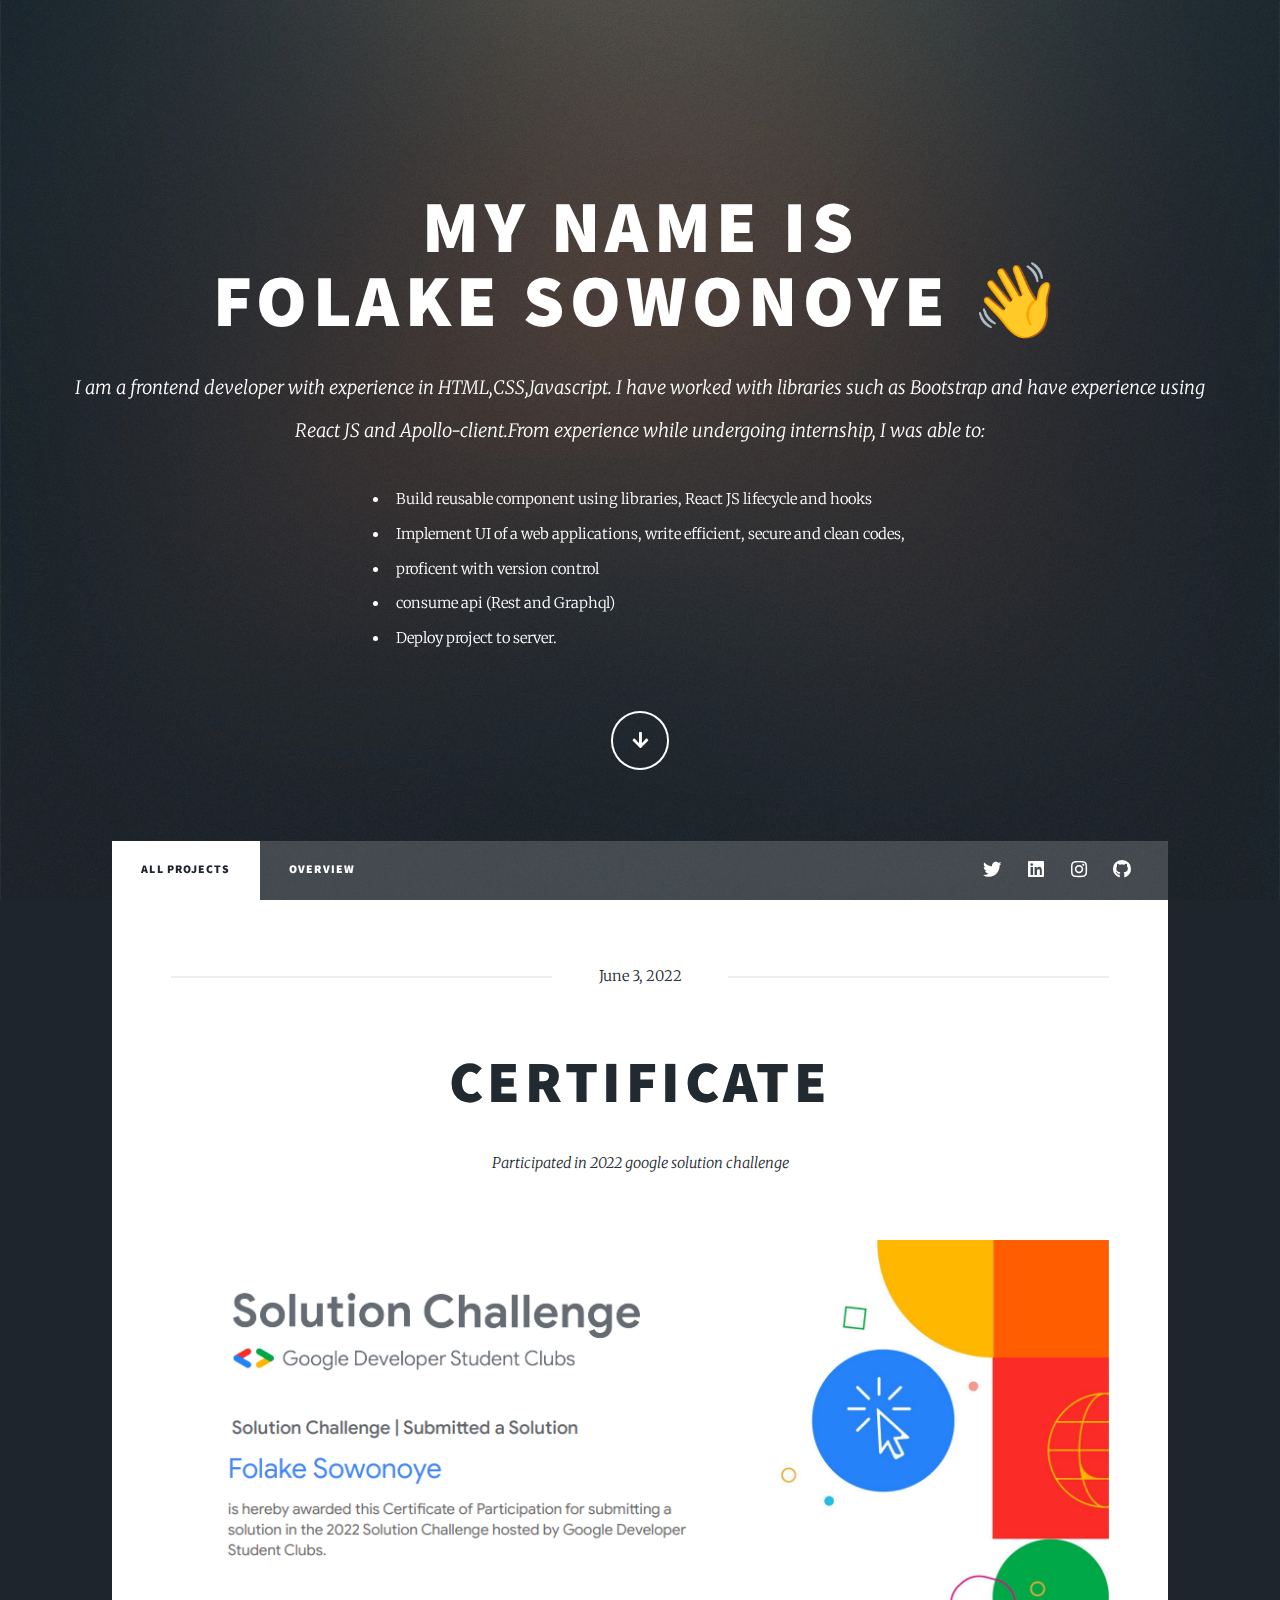
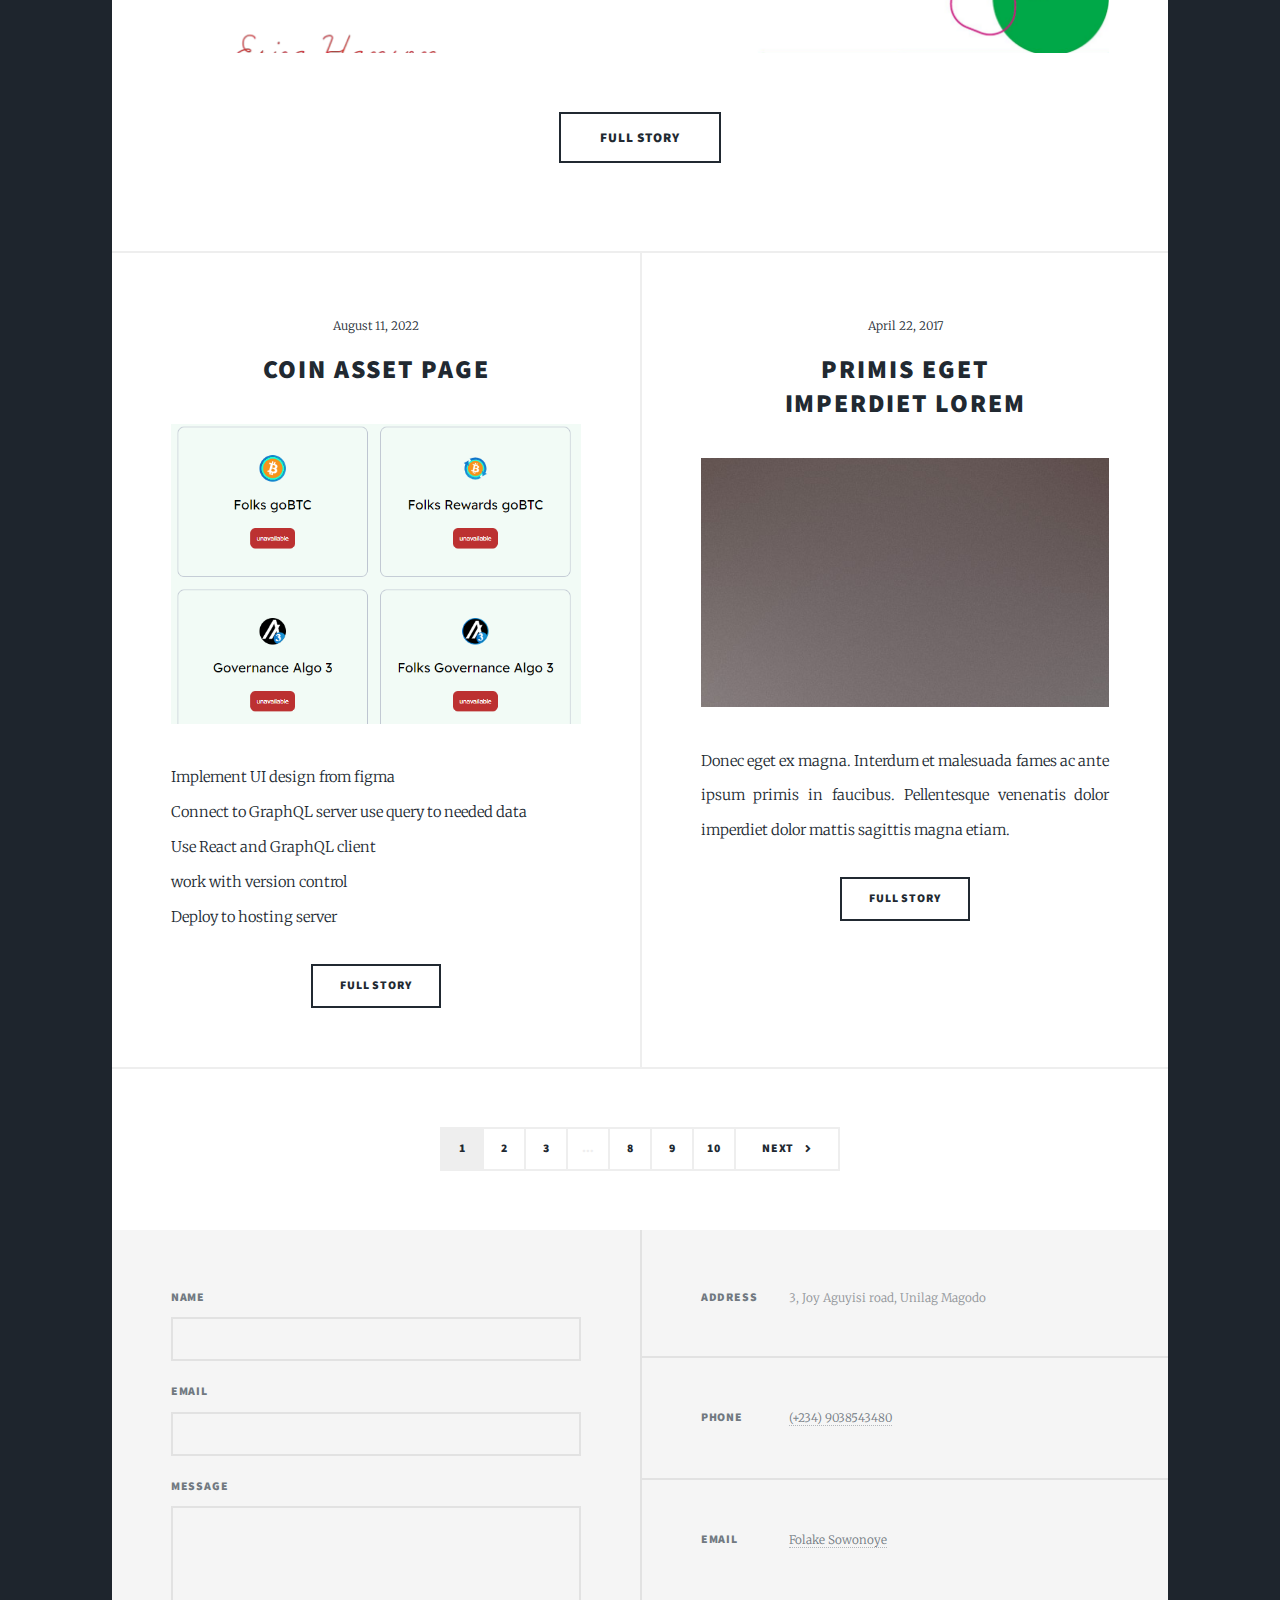
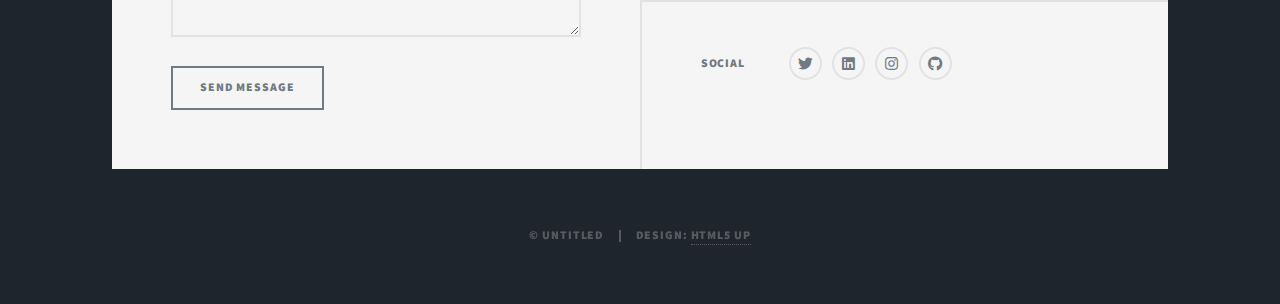
==== index.html @ 275584cb "feat(ui): Projects" ====
<!DOCTYPE HTML>
<!--
	Massively by HTML5 UP
	html5up.net | @ajlkn
	Free for personal and commercial use under the CCA 3.0 license (html5up.net/license)
-->
<html>
	<head>
		<title>Massively by HTML5 UP</title>
		<meta charset="utf-8" />
		<meta name="viewport" content="width=device-width, initial-scale=1, user-scalable=no" />
		<link rel="stylesheet" href="assets/css/main.css" />
		<noscript><link rel="stylesheet" href="assets/css/noscript.css" /></noscript>
	</head>
	<body class="is-preload">

		<!-- Wrapper -->
			<div id="wrapper" class="fade-in">

				<!-- Intro -->
					<div id="intro">
						<h1> My name is <br/>
						Folake Sowonoye 👋</h1>
						<p>I am a frontend developer with experience in HTML,CSS,Javascript. I have worked with libraries such as Bootstrap and have experience  using React JS and Apollo-client.From experience while undergoing internship, I was able to:
							<ul id="description">
								<li>Build reusable component using libraries, React JS lifecycle and hooks </li>
								<li>Implement UI of a web applications, write efficient, secure and clean codes, </li>
								<li>proficent with version control</li>	  
								<li>consume api (Rest and Graphql)</li>
								<li>Deploy project to server.</li>
							</ul>
						</p>
						<ul class="actions">
							<li><a href="#header" class="button icon solid solo fa-arrow-down scrolly">Continue</a></li>
						</ul>
					</div>

				<!-- Header -->
					<header id="header">
						<a href="index.html" class="logo">Projects</a>
					</header>

				<!-- Nav -->
					<nav id="nav">
						<ul class="links">
							<li class="active"><a href="index.html">All Projects</a></li>
							<li><a href="generic.html">Overview</a></li>
						</ul>
						<ul class="icons">
							<li><a href="https://twitter.com/SowonoyeO" class="icon brands fa-twitter"><span class="label">Twitter</span></a></li>
							<li><a href="https://www.linkedin.com/in/folake-sowonoye-06857719a/" class="icon brands fa-linkedin"><span class="label">Linkedin</span></a></li>
							<li><a href="https://www.instagram.com/julian__aaa/" class="icon brands fa-instagram"><span class="label">Instagram</span></a></li>
							<li><a href="https://github.com/Love-Becca" class="icon brands fa-github"><span class="label">GitHub</span></a></li>
						</ul>
					</nav>

				<!-- Main -->
					<div id="main">

						<!-- Featured Post -->
							<article class="post featured">
								<header class="major">
									<span class="date">June 3, 2022</span>
									<h2>Certificate</h2>
									<p>Participated in 2022 google solution challenge</p>
								</header>
								<a href="assets/certificate.pdf" class="image main"><img src="assets/image.png" alt="certificate" /></a>
								<ul class="actions special">
									<li><a href="#" class="button large">Full Story</a></li>
								</ul>
							</article>

						<!-- Posts -->
							<section class="posts">
								<article>
									<header>
										<span class="date">August 11, 2022</span>
										<h2>Coin Asset Page</h2>
									</header>
									<a href="https://asalytic.netlify.app/" class="image fit"><img src="assets/preview.png" alt="" /></a>
									<p>Implement UI design from figma<br/>Connect to GraphQL server use query to needed data<br/>Use React and GraphQL client<br/> work with version control<br/>Deploy to hosting server</p>
									<ul class="actions special">
										<li><a href="#" class="button">Full Story</a></li>
									</ul>
								</article>
								<article>
									<header>
										<span class="date">April 22, 2017</span>
										<h2><a href="#">Primis eget<br />
										imperdiet lorem</a></h2>
									</header>
									<a href="#" class="image fit"><img src="images/pic03.jpg" alt="" /></a>
									<p>Donec eget ex magna. Interdum et malesuada fames ac ante ipsum primis in faucibus. Pellentesque venenatis dolor imperdiet dolor mattis sagittis magna etiam.</p>
									<ul class="actions special">
										<li><a href="#" class="button">Full Story</a></li>
									</ul>
								</article>
								<!-- <article>
									<header>
										<span class="date">April 18, 2017</span>
										<h2><a href="#">Ante mattis<br />
										interdum dolor</a></h2>
									</header>
									<a href="#" class="image fit"><img src="images/pic04.jpg" alt="" /></a>
									<p>Donec eget ex magna. Interdum et malesuada fames ac ante ipsum primis in faucibus. Pellentesque venenatis dolor imperdiet dolor mattis sagittis magna etiam.</p>
									<ul class="actions special">
										<li><a href="#" class="button">Full Story</a></li>
									</ul>
								</article>
								<article>
									<header>
										<span class="date">April 14, 2017</span>
										<h2><a href="#">Tempus sed<br />
										nulla imperdiet</a></h2>
									</header>
									<a href="#" class="image fit"><img src="images/pic05.jpg" alt="" /></a>
									<p>Donec eget ex magna. Interdum et malesuada fames ac ante ipsum primis in faucibus. Pellentesque venenatis dolor imperdiet dolor mattis sagittis magna etiam.</p>
									<ul class="actions special">
										<li><a href="#" class="button">Full Story</a></li>
									</ul>
								</article>
								<article>
									<header>
										<span class="date">April 11, 2017</span>
										<h2><a href="#">Odio magna<br />
										sed consectetur</a></h2>
									</header>
									<a href="#" class="image fit"><img src="images/pic06.jpg" alt="" /></a>
									<p>Donec eget ex magna. Interdum et malesuada fames ac ante ipsum primis in faucibus. Pellentesque venenatis dolor imperdiet dolor mattis sagittis magna etiam.</p>
									<ul class="actions special">
										<li><a href="#" class="button">Full Story</a></li>
									</ul>
								</article>
								<article>
									<header>
										<span class="date">April 7, 2017</span>
										<h2><a href="#">Augue lorem<br />
										primis vestibulum</a></h2>
									</header>
									<a href="#" class="image fit"><img src="images/pic07.jpg" alt="" /></a>
									<p>Donec eget ex magna. Interdum et malesuada fames ac ante ipsum primis in faucibus. Pellentesque venenatis dolor imperdiet dolor mattis sagittis magna etiam.</p>
									<ul class="actions special">
										<li><a href="#" class="button">Full Story</a></li>
									</ul>
								</article> -->
							</section>

						<!-- Footer -->
							<footer>
								<div class="pagination">
									<!--<a href="#" class="previous">Prev</a>-->
									<a href="#" class="page active">1</a>
									<a href="#" class="page">2</a>
									<a href="#" class="page">3</a>
									<span class="extra">&hellip;</span>
									<a href="#" class="page">8</a>
									<a href="#" class="page">9</a>
									<a href="#" class="page">10</a>
									<a href="#" class="next">Next</a>
								</div>
							</footer>

					</div>

				<!-- Footer -->
					<footer id="footer">
						<section>
							<form method="post" action="mailto:follycube2020@gmail.com">
								<div class="fields">
									<div class="field">
										<label for="name">Name</label>
										<input type="text" name="name" id="name" />
									</div>
									<div class="field">
										<label for="email">Email</label>
										<input type="text" name="email" id="email" />
									</div>
									<div class="field">
										<label for="message">Message</label>
										<textarea name="message" id="message" rows="3"></textarea>
									</div>
								</div>
								<ul class="actions">
									<li><input type="submit" value="Send Message" /></li>
								</ul>
							</form>
						</section>
						<section class="split contact">
							<section class="alt">
								<h3>Address</h3>
								<p>3, Joy Aguyisi road, Unilag Magodo</p>
							</section>
							<section>
								<h3>Phone</h3>
								<p><a href=" tel:+2349038543480">(+234) 9038543480</a></p>
							</section>
							<section>
								<h3>Email</h3>
								<p><a href="mailto:follycube2020@gmail.com">Folake Sowonoye</a></p>
							</section>
							<section>
								<h3>Social</h3>
								<ul class="icons alt">
									<li><a href="https://twitter.com/SowonoyeO" class="icon brands fa-twitter"><span class="label">Twitter</span></a></li>
									<li><a href="https://www.linkedin.com/in/folake-sowonoye-06857719a/" class="icon brands fa-linkedin"><span class="label">Linkedin</span></a></li>
									<li><a href="https://www.instagram.com/julian__aaa/" class="icon brands fa-instagram"><span class="label">Instagram</span></a></li>
									<li><a href="https://github.com/Love-Becca" class="icon brands fa-github"><span class="label">GitHub</span></a></li>
								</ul>
							</section>
						</section>
					</footer>

				<!-- Copyright -->
					<div id="copyright">
						<ul><li>&copy; Untitled</li><li>Design: <a href="https://html5up.net">HTML5 UP</a></li></ul>
					</div>

			</div>

		<!-- Scripts -->
			<script src="assets/js/jquery.min.js"></script>
			<script src="assets/js/jquery.scrollex.min.js"></script>
			<script src="assets/js/jquery.scrolly.min.js"></script>
			<script src="assets/js/browser.min.js"></script>
			<script src="assets/js/breakpoints.min.js"></script>
			<script src="assets/js/util.js"></script>
			<script src="assets/js/main.js"></script>

	</body>
</html>
---- assets/css/main.css ----
@import url(fontawesome-all.min.css);
@import url("https://fonts.googleapis.com/css?family=Merriweather:300,700,300italic,700italic|Source+Sans+Pro:900");

/*
	Massively by HTML5 UP
	html5up.net | @ajlkn
	Free for personal and commercial use under the CCA 3.0 license (html5up.net/license)
*/

html, body, div, span, applet, object,
iframe, h1, h2, h3, h4, h5, h6, p, blockquote,
pre, a, abbr, acronym, address, big, cite,
code, del, dfn, em, img, ins, kbd, q, s, samp,
small, strike, strong, sub, sup, tt, var, b,
u, i, center, dl, dt, dd, ol, ul, li, fieldset,
form, label, legend, table, caption, tbody,
tfoot, thead, tr, th, td, article, aside,
canvas, details, embed, figure, figcaption,
footer, header, hgroup, menu, nav, output, ruby,
section, summary, time, mark, audio, video {
	margin: 0;
	padding: 0;
	border: 0;
	font-size: 100%;
	font: inherit;
	vertical-align: baseline;}

article, aside, details, figcaption, figure,
footer, header, hgroup, menu, nav, section {
	display: block;}

body {
	line-height: 1;
}

ol, ul {
	list-style: none;
}

#description{
	text-align: start;
}
blockquote, q {
	quotes: none;
}

	blockquote:before, blockquote:after, q:before, q:after {
		content: '';
		content: none;
	}

table {
	border-collapse: collapse;
	border-spacing: 0;
}

body {
	-webkit-text-size-adjust: none;
}

mark {
	background-color: transparent;
	color: inherit;
}

input::-moz-focus-inner {
	border: 0;
	padding: 0;
}

input, select, textarea {
	-moz-appearance: none;
	-webkit-appearance: none;
	-ms-appearance: none;
	appearance: none;
}

/* Basic */

	@-ms-viewport {
		width: device-width;
	}

	body {
		-ms-overflow-style: scrollbar;
	}

	@media screen and (max-width: 480px) {

		html, body {
			min-width: 320px;
		}

	}

	html {
		box-sizing: border-box;
	}

	*, *:before, *:after {
		box-sizing: inherit;
	}

	body {
		background-color: #1e252d;
	}

		body.is-preload *, body.is-preload *:before, body.is-preload *:after {
			-moz-animation: none !important;
			-webkit-animation: none !important;
			-ms-animation: none !important;
			animation: none !important;
			-moz-transition: none !important;
			-webkit-transition: none !important;
			-ms-transition: none !important;
			transition: none !important;
		}

/* Type */

	html {
		font-size: 16pt;
	}

		@media screen and (max-width: 1680px) {

			html {
				font-size: 12pt;
			}

		}

		@media screen and (max-width: 1280px) {

			html {
				font-size: 11pt;
			}

		}

		@media screen and (max-width: 360px) {

			html {
				font-size: 10pt;
			}

		}

	body {
		color: #212931;
	}

	body, input, select, textarea {
		font-family: "Merriweather", Georgia, serif;
		font-weight: 300;
		font-size: 1rem;
		line-height: 2.375;
	}

	a {
		-moz-transition: color 0.2s ease-in-out, background-color 0.2s ease-in-out, border-color 0.2s ease-in-out, box-shadow 0.2s ease-in-out;
		-webkit-transition: color 0.2s ease-in-out, background-color 0.2s ease-in-out, border-color 0.2s ease-in-out, box-shadow 0.2s ease-in-out;
		-ms-transition: color 0.2s ease-in-out, background-color 0.2s ease-in-out, border-color 0.2s ease-in-out, box-shadow 0.2s ease-in-out;
		transition: color 0.2s ease-in-out, background-color 0.2s ease-in-out, border-color 0.2s ease-in-out, box-shadow 0.2s ease-in-out;
		border-bottom: dotted 1px;
		text-decoration: none;
	}

		a:hover {
			border-bottom-color: transparent;
		}

	strong, b {
		font-weight: 600;
	}

	em, i {
		font-style: italic;
	}

	p {
		text-align: justify;
		margin: 0 0 2rem 0;
	}

	h1, h2, h3, h4, h5, h6 {
		font-family: "Source Sans Pro", Helvetica, sans-serif;
		font-weight: 900;
		line-height: 1.5;
		letter-spacing: 0.075em;
		text-transform: uppercase;
		margin: 0 0 1rem 0;
	}

		h1 a, h2 a, h3 a, h4 a, h5 a, h6 a {
			border-bottom: 0;
			color: inherit;
			text-decoration: none;
		}

	h1 {
		font-size: 4rem;
		line-height: 1.1;
		margin: 0 0 2rem 0;
	}

	h2 {
		font-size: 1.75rem;
		line-height: 1.3;
		margin: 0 0 1.5rem 0;
	}

	h3 {
		font-size: 1.25rem;
		margin: 0 0 1.5rem 0;
	}

	h4 {
		font-size: 1rem;
	}

	h5 {
		font-size: 0.9rem;
	}

	h6 {
		font-size: 0.8rem;
	}

	sub {
		font-size: 0.8rem;
		position: relative;
		top: 0.5rem;
	}

	sup {
		font-size: 0.8rem;
		position: relative;
		top: -0.5rem;
	}

	blockquote {
		border-left: solid 4px;
		font-style: italic;
		margin: 0 0 2rem 0;
		padding: 0.5rem 0 0.5rem 2rem;
	}

	code {
		border: solid 2px;
		font-family: "Courier New", monospace;
		font-size: 0.9rem;
		margin: 0 0.25rem;
		padding: 0.25rem 0.65rem;
	}

	pre {
		-webkit-overflow-scrolling: touch;
		font-family: "Courier New", monospace;
		font-size: 0.9rem;
		margin: 0 0 2rem 0;
	}

		pre code {
			display: block;
			line-height: 1.75;
			padding: 1rem 1.5rem;
			overflow-x: auto;
		}

	hr {
		border: 0;
		border-bottom: solid 2px;
		margin: 3rem 0;
	}

		hr.major {
			margin: 5rem 0;
		}

	.align-left {
		text-align: left;
	}

	.align-center {
		text-align: center;
	}

	.align-right {
		text-align: right;
	}

	input, select, textarea {
		color: #212931;
	}

	a {
		color: #212931;
		border-bottom-color: rgba(33, 41, 49, 0.5);
	}

		a:hover {
			border-bottom-color: transparent;
			color: #18bfef !important;
		}

	strong, b {
		color: #212931;
	}

	h1, h2, h3, h4, h5, h6 {
		color: #212931;
	}

	blockquote {
		border-left-color: #eeeeee;
	}

	code {
		background: rgba(220, 220, 220, 0.25);
		border-color: #eeeeee;
	}

	hr {
		border-bottom-color: #eeeeee;
	}

/* Row */

	.row {
		display: flex;
		flex-wrap: wrap;
		box-sizing: border-box;
		align-items: stretch;
	}

		.row > * {
			box-sizing: border-box;
		}

		.row.gtr-uniform > * > :last-child {
			margin-bottom: 0;
		}

		.row.aln-left {
			justify-content: flex-start;
		}

		.row.aln-center {
			justify-content: center;
		}

		.row.aln-right {
			justify-content: flex-end;
		}

		.row.aln-top {
			align-items: flex-start;
		}

		.row.aln-middle {
			align-items: center;
		}

		.row.aln-bottom {
			align-items: flex-end;
		}

		.row > .imp {
			order: -1;
		}

		.row > .col-1 {
			width: 8.33333%;
		}

		.row > .off-1 {
			margin-left: 8.33333%;
		}

		.row > .col-2 {
			width: 16.66667%;
		}

		.row > .off-2 {
			margin-left: 16.66667%;
		}

		.row > .col-3 {
			width: 25%;
		}

		.row > .off-3 {
			margin-left: 25%;
		}

		.row > .col-4 {
			width: 33.33333%;
		}

		.row > .off-4 {
			margin-left: 33.33333%;
		}

		.row > .col-5 {
			width: 41.66667%;
		}

		.row > .off-5 {
			margin-left: 41.66667%;
		}

		.row > .col-6 {
			width: 50%;
		}

		.row > .off-6 {
			margin-left: 50%;
		}

		.row > .col-7 {
			width: 58.33333%;
		}

		.row > .off-7 {
			margin-left: 58.33333%;
		}

		.row > .col-8 {
			width: 66.66667%;
		}

		.row > .off-8 {
			margin-left: 66.66667%;
		}

		.row > .col-9 {
			width: 75%;
		}

		.row > .off-9 {
			margin-left: 75%;
		}

		.row > .col-10 {
			width: 83.33333%;
		}

		.row > .off-10 {
			margin-left: 83.33333%;
		}

		.row > .col-11 {
			width: 91.66667%;
		}

		.row > .off-11 {
			margin-left: 91.66667%;
		}

		.row > .col-12 {
			width: 100%;
		}

		.row > .off-12 {
			margin-left: 100%;
		}

		.row.gtr-0 {
			margin-top: 0;
			margin-left: 0rem;
		}

			.row.gtr-0 > * {
				padding: 0 0 0 0rem;
			}

			.row.gtr-0.gtr-uniform {
				margin-top: 0rem;
			}

				.row.gtr-0.gtr-uniform > * {
					padding-top: 0rem;
				}

		.row.gtr-25 {
			margin-top: 0;
			margin-left: -0.375rem;
		}

			.row.gtr-25 > * {
				padding: 0 0 0 0.375rem;
			}

			.row.gtr-25.gtr-uniform {
				margin-top: -0.375rem;
			}

				.row.gtr-25.gtr-uniform > * {
					padding-top: 0.375rem;
				}

		.row.gtr-50 {
			margin-top: 0;
			margin-left: -0.75rem;
		}

			.row.gtr-50 > * {
				padding: 0 0 0 0.75rem;
			}

			.row.gtr-50.gtr-uniform {
				margin-top: -0.75rem;
			}

				.row.gtr-50.gtr-uniform > * {
					padding-top: 0.75rem;
				}

		.row {
			margin-top: 0;
			margin-left: -1.5rem;
		}

			.row > * {
				padding: 0 0 0 1.5rem;
			}

			.row.gtr-uniform {
				margin-top: -1.5rem;
			}

				.row.gtr-uniform > * {
					padding-top: 1.5rem;
				}

		.row.gtr-150 {
			margin-top: 0;
			margin-left: -2.25rem;
		}

			.row.gtr-150 > * {
				padding: 0 0 0 2.25rem;
			}

			.row.gtr-150.gtr-uniform {
				margin-top: -2.25rem;
			}

				.row.gtr-150.gtr-uniform > * {
					padding-top: 2.25rem;
				}

		.row.gtr-200 {
			margin-top: 0;
			margin-left: -3rem;
		}

			.row.gtr-200 > * {
				padding: 0 0 0 3rem;
			}

			.row.gtr-200.gtr-uniform {
				margin-top: -3rem;
			}

				.row.gtr-200.gtr-uniform > * {
					padding-top: 3rem;
				}

		@media screen and (max-width: 1680px) {

			.row {
				display: flex;
				flex-wrap: wrap;
				box-sizing: border-box;
				align-items: stretch;
			}

				.row > * {
					box-sizing: border-box;
				}

				.row.gtr-uniform > * > :last-child {
					margin-bottom: 0;
				}

				.row.aln-left {
					justify-content: flex-start;
				}

				.row.aln-center {
					justify-content: center;
				}

				.row.aln-right {
					justify-content: flex-end;
				}

				.row.aln-top {
					align-items: flex-start;
				}

				.row.aln-middle {
					align-items: center;
				}

				.row.aln-bottom {
					align-items: flex-end;
				}

				.row > .imp-xlarge {
					order: -1;
				}

				.row > .col-1-xlarge {
					width: 8.33333%;
				}

				.row > .off-1-xlarge {
					margin-left: 8.33333%;
				}

				.row > .col-2-xlarge {
					width: 16.66667%;
				}

				.row > .off-2-xlarge {
					margin-left: 16.66667%;
				}

				.row > .col-3-xlarge {
					width: 25%;
				}

				.row > .off-3-xlarge {
					margin-left: 25%;
				}

				.row > .col-4-xlarge {
					width: 33.33333%;
				}

				.row > .off-4-xlarge {
					margin-left: 33.33333%;
				}

				.row > .col-5-xlarge {
					width: 41.66667%;
				}

				.row > .off-5-xlarge {
					margin-left: 41.66667%;
				}

				.row > .col-6-xlarge {
					width: 50%;
				}

				.row > .off-6-xlarge {
					margin-left: 50%;
				}

				.row > .col-7-xlarge {
					width: 58.33333%;
				}

				.row > .off-7-xlarge {
					margin-left: 58.33333%;
				}

				.row > .col-8-xlarge {
					width: 66.66667%;
				}

				.row > .off-8-xlarge {
					margin-left: 66.66667%;
				}

				.row > .col-9-xlarge {
					width: 75%;
				}

				.row > .off-9-xlarge {
					margin-left: 75%;
				}

				.row > .col-10-xlarge {
					width: 83.33333%;
				}

				.row > .off-10-xlarge {
					margin-left: 83.33333%;
				}

				.row > .col-11-xlarge {
					width: 91.66667%;
				}

				.row > .off-11-xlarge {
					margin-left: 91.66667%;
				}

				.row > .col-12-xlarge {
					width: 100%;
				}

				.row > .off-12-xlarge {
					margin-left: 100%;
				}

				.row.gtr-0 {
					margin-top: 0;
					margin-left: 0rem;
				}

					.row.gtr-0 > * {
						padding: 0 0 0 0rem;
					}

					.row.gtr-0.gtr-uniform {
						margin-top: 0rem;
					}

						.row.gtr-0.gtr-uniform > * {
							padding-top: 0rem;
						}

				.row.gtr-25 {
					margin-top: 0;
					margin-left: -0.375rem;
				}

					.row.gtr-25 > * {
						padding: 0 0 0 0.375rem;
					}

					.row.gtr-25.gtr-uniform {
						margin-top: -0.375rem;
					}

						.row.gtr-25.gtr-uniform > * {
							padding-top: 0.375rem;
						}

				.row.gtr-50 {
					margin-top: 0;
					margin-left: -0.75rem;
				}

					.row.gtr-50 > * {
						padding: 0 0 0 0.75rem;
					}

					.row.gtr-50.gtr-uniform {
						margin-top: -0.75rem;
					}

						.row.gtr-50.gtr-uniform > * {
							padding-top: 0.75rem;
						}

				.row {
					margin-top: 0;
					margin-left: -1.5rem;
				}

					.row > * {
						padding: 0 0 0 1.5rem;
					}

					.row.gtr-uniform {
						margin-top: -1.5rem;
					}

						.row.gtr-uniform > * {
							padding-top: 1.5rem;
						}

				.row.gtr-150 {
					margin-top: 0;
					margin-left: -2.25rem;
				}

					.row.gtr-150 > * {
						padding: 0 0 0 2.25rem;
					}

					.row.gtr-150.gtr-uniform {
						margin-top: -2.25rem;
					}

						.row.gtr-150.gtr-uniform > * {
							padding-top: 2.25rem;
						}

				.row.gtr-200 {
					margin-top: 0;
					margin-left: -3rem;
				}

					.row.gtr-200 > * {
						padding: 0 0 0 3rem;
					}

					.row.gtr-200.gtr-uniform {
						margin-top: -3rem;
					}

						.row.gtr-200.gtr-uniform > * {
							padding-top: 3rem;
						}

		}

		@media screen and (max-width: 1280px) {

			.row {
				display: flex;
				flex-wrap: wrap;
				box-sizing: border-box;
				align-items: stretch;
			}

				.row > * {
					box-sizing: border-box;
				}

				.row.gtr-uniform > * > :last-child {
					margin-bottom: 0;
				}

				.row.aln-left {
					justify-content: flex-start;
				}

				.row.aln-center {
					justify-content: center;
				}

				.row.aln-right {
					justify-content: flex-end;
				}

				.row.aln-top {
					align-items: flex-start;
				}

				.row.aln-middle {
					align-items: center;
				}

				.row.aln-bottom {
					align-items: flex-end;
				}

				.row > .imp-large {
					order: -1;
				}

				.row > .col-1-large {
					width: 8.33333%;
				}

				.row > .off-1-large {
					margin-left: 8.33333%;
				}

				.row > .col-2-large {
					width: 16.66667%;
				}

				.row > .off-2-large {
					margin-left: 16.66667%;
				}

				.row > .col-3-large {
					width: 25%;
				}

				.row > .off-3-large {
					margin-left: 25%;
				}

				.row > .col-4-large {
					width: 33.33333%;
				}

				.row > .off-4-large {
					margin-left: 33.33333%;
				}

				.row > .col-5-large {
					width: 41.66667%;
				}

				.row > .off-5-large {
					margin-left: 41.66667%;
				}

				.row > .col-6-large {
					width: 50%;
				}

				.row > .off-6-large {
					margin-left: 50%;
				}

				.row > .col-7-large {
					width: 58.33333%;
				}

				.row > .off-7-large {
					margin-left: 58.33333%;
				}

				.row > .col-8-large {
					width: 66.66667%;
				}

				.row > .off-8-large {
					margin-left: 66.66667%;
				}

				.row > .col-9-large {
					width: 75%;
				}

				.row > .off-9-large {
					margin-left: 75%;
				}

				.row > .col-10-large {
					width: 83.33333%;
				}

				.row > .off-10-large {
					margin-left: 83.33333%;
				}

				.row > .col-11-large {
					width: 91.66667%;
				}

				.row > .off-11-large {
					margin-left: 91.66667%;
				}

				.row > .col-12-large {
					width: 100%;
				}

				.row > .off-12-large {
					margin-left: 100%;
				}

				.row.gtr-0 {
					margin-top: 0;
					margin-left: 0rem;
				}

					.row.gtr-0 > * {
						padding: 0 0 0 0rem;
					}

					.row.gtr-0.gtr-uniform {
						margin-top: 0rem;
					}

						.row.gtr-0.gtr-uniform > * {
							padding-top: 0rem;
						}

				.row.gtr-25 {
					margin-top: 0;
					margin-left: -0.375rem;
				}

					.row.gtr-25 > * {
						padding: 0 0 0 0.375rem;
					}

					.row.gtr-25.gtr-uniform {
						margin-top: -0.375rem;
					}

						.row.gtr-25.gtr-uniform > * {
							padding-top: 0.375rem;
						}

				.row.gtr-50 {
					margin-top: 0;
					margin-left: -0.75rem;
				}

					.row.gtr-50 > * {
						padding: 0 0 0 0.75rem;
					}

					.row.gtr-50.gtr-uniform {
						margin-top: -0.75rem;
					}

						.row.gtr-50.gtr-uniform > * {
							padding-top: 0.75rem;
						}

				.row {
					margin-top: 0;
					margin-left: -1.5rem;
				}

					.row > * {
						padding: 0 0 0 1.5rem;
					}

					.row.gtr-uniform {
						margin-top: -1.5rem;
					}

						.row.gtr-uniform > * {
							padding-top: 1.5rem;
						}

				.row.gtr-150 {
					margin-top: 0;
					margin-left: -2.25rem;
				}

					.row.gtr-150 > * {
						padding: 0 0 0 2.25rem;
					}

					.row.gtr-150.gtr-uniform {
						margin-top: -2.25rem;
					}

						.row.gtr-150.gtr-uniform > * {
							padding-top: 2.25rem;
						}

				.row.gtr-200 {
					margin-top: 0;
					margin-left: -3rem;
				}

					.row.gtr-200 > * {
						padding: 0 0 0 3rem;
					}

					.row.gtr-200.gtr-uniform {
						margin-top: -3rem;
					}

						.row.gtr-200.gtr-uniform > * {
							padding-top: 3rem;
						}

		}

		@media screen and (max-width: 980px) {

			.row {
				display: flex;
				flex-wrap: wrap;
				box-sizing: border-box;
				align-items: stretch;
			}

				.row > * {
					box-sizing: border-box;
				}

				.row.gtr-uniform > * > :last-child {
					margin-bottom: 0;
				}

				.row.aln-left {
					justify-content: flex-start;
				}

				.row.aln-center {
					justify-content: center;
				}

				.row.aln-right {
					justify-content: flex-end;
				}

				.row.aln-top {
					align-items: flex-start;
				}

				.row.aln-middle {
					align-items: center;
				}

				.row.aln-bottom {
					align-items: flex-end;
				}

				.row > .imp-medium {
					order: -1;
				}

				.row > .col-1-medium {
					width: 8.33333%;
				}

				.row > .off-1-medium {
					margin-left: 8.33333%;
				}

				.row > .col-2-medium {
					width: 16.66667%;
				}

				.row > .off-2-medium {
					margin-left: 16.66667%;
				}

				.row > .col-3-medium {
					width: 25%;
				}

				.row > .off-3-medium {
					margin-left: 25%;
				}

				.row > .col-4-medium {
					width: 33.33333%;
				}

				.row > .off-4-medium {
					margin-left: 33.33333%;
				}

				.row > .col-5-medium {
					width: 41.66667%;
				}

				.row > .off-5-medium {
					margin-left: 41.66667%;
				}

				.row > .col-6-medium {
					width: 50%;
				}

				.row > .off-6-medium {
					margin-left: 50%;
				}

				.row > .col-7-medium {
					width: 58.33333%;
				}

				.row > .off-7-medium {
					margin-left: 58.33333%;
				}

				.row > .col-8-medium {
					width: 66.66667%;
				}

				.row > .off-8-medium {
					margin-left: 66.66667%;
				}

				.row > .col-9-medium {
					width: 75%;
				}

				.row > .off-9-medium {
					margin-left: 75%;
				}

				.row > .col-10-medium {
					width: 83.33333%;
				}

				.row > .off-10-medium {
					margin-left: 83.33333%;
				}

				.row > .col-11-medium {
					width: 91.66667%;
				}

				.row > .off-11-medium {
					margin-left: 91.66667%;
				}

				.row > .col-12-medium {
					width: 100%;
				}

				.row > .off-12-medium {
					margin-left: 100%;
				}

				.row.gtr-0 {
					margin-top: 0;
					margin-left: 0rem;
				}

					.row.gtr-0 > * {
						padding: 0 0 0 0rem;
					}

					.row.gtr-0.gtr-uniform {
						margin-top: 0rem;
					}

						.row.gtr-0.gtr-uniform > * {
							padding-top: 0rem;
						}

				.row.gtr-25 {
					margin-top: 0;
					margin-left: -0.375rem;
				}

					.row.gtr-25 > * {
						padding: 0 0 0 0.375rem;
					}

					.row.gtr-25.gtr-uniform {
						margin-top: -0.375rem;
					}

						.row.gtr-25.gtr-uniform > * {
							padding-top: 0.375rem;
						}

				.row.gtr-50 {
					margin-top: 0;
					margin-left: -0.75rem;
				}

					.row.gtr-50 > * {
						padding: 0 0 0 0.75rem;
					}

					.row.gtr-50.gtr-uniform {
						margin-top: -0.75rem;
					}

						.row.gtr-50.gtr-uniform > * {
							padding-top: 0.75rem;
						}

				.row {
					margin-top: 0;
					margin-left: -1.5rem;
				}

					.row > * {
						padding: 0 0 0 1.5rem;
					}

					.row.gtr-uniform {
						margin-top: -1.5rem;
					}

						.row.gtr-uniform > * {
							padding-top: 1.5rem;
						}

				.row.gtr-150 {
					margin-top: 0;
					margin-left: -2.25rem;
				}

					.row.gtr-150 > * {
						padding: 0 0 0 2.25rem;
					}

					.row.gtr-150.gtr-uniform {
						margin-top: -2.25rem;
					}

						.row.gtr-150.gtr-uniform > * {
							padding-top: 2.25rem;
						}

				.row.gtr-200 {
					margin-top: 0;
					margin-left: -3rem;
				}

					.row.gtr-200 > * {
						padding: 0 0 0 3rem;
					}

					.row.gtr-200.gtr-uniform {
						margin-top: -3rem;
					}

						.row.gtr-200.gtr-uniform > * {
							padding-top: 3rem;
						}

		}

		@media screen and (max-width: 736px) {

			.row {
				display: flex;
				flex-wrap: wrap;
				box-sizing: border-box;
				align-items: stretch;
			}

				.row > * {
					box-sizing: border-box;
				}

				.row.gtr-uniform > * > :last-child {
					margin-bottom: 0;
				}

				.row.aln-left {
					justify-content: flex-start;
				}

				.row.aln-center {
					justify-content: center;
				}

				.row.aln-right {
					justify-content: flex-end;
				}

				.row.aln-top {
					align-items: flex-start;
				}

				.row.aln-middle {
					align-items: center;
				}

				.row.aln-bottom {
					align-items: flex-end;
				}

				.row > .imp-small {
					order: -1;
				}

				.row > .col-1-small {
					width: 8.33333%;
				}

				.row > .off-1-small {
					margin-left: 8.33333%;
				}

				.row > .col-2-small {
					width: 16.66667%;
				}

				.row > .off-2-small {
					margin-left: 16.66667%;
				}

				.row > .col-3-small {
					width: 25%;
				}

				.row > .off-3-small {
					margin-left: 25%;
				}

				.row > .col-4-small {
					width: 33.33333%;
				}

				.row > .off-4-small {
					margin-left: 33.33333%;
				}

				.row > .col-5-small {
					width: 41.66667%;
				}

				.row > .off-5-small {
					margin-left: 41.66667%;
				}

				.row > .col-6-small {
					width: 50%;
				}

				.row > .off-6-small {
					margin-left: 50%;
				}

				.row > .col-7-small {
					width: 58.33333%;
				}

				.row > .off-7-small {
					margin-left: 58.33333%;
				}

				.row > .col-8-small {
					width: 66.66667%;
				}

				.row > .off-8-small {
					margin-left: 66.66667%;
				}

				.row > .col-9-small {
					width: 75%;
				}

				.row > .off-9-small {
					margin-left: 75%;
				}

				.row > .col-10-small {
					width: 83.33333%;
				}

				.row > .off-10-small {
					margin-left: 83.33333%;
				}

				.row > .col-11-small {
					width: 91.66667%;
				}

				.row > .off-11-small {
					margin-left: 91.66667%;
				}

				.row > .col-12-small {
					width: 100%;
				}

				.row > .off-12-small {
					margin-left: 100%;
				}

				.row.gtr-0 {
					margin-top: 0;
					margin-left: 0rem;
				}

					.row.gtr-0 > * {
						padding: 0 0 0 0rem;
					}

					.row.gtr-0.gtr-uniform {
						margin-top: 0rem;
					}

						.row.gtr-0.gtr-uniform > * {
							padding-top: 0rem;
						}

				.row.gtr-25 {
					margin-top: 0;
					margin-left: -0.375rem;
				}

					.row.gtr-25 > * {
						padding: 0 0 0 0.375rem;
					}

					.row.gtr-25.gtr-uniform {
						margin-top: -0.375rem;
					}

						.row.gtr-25.gtr-uniform > * {
							padding-top: 0.375rem;
						}

				.row.gtr-50 {
					margin-top: 0;
					margin-left: -0.75rem;
				}

					.row.gtr-50 > * {
						padding: 0 0 0 0.75rem;
					}

					.row.gtr-50.gtr-uniform {
						margin-top: -0.75rem;
					}

						.row.gtr-50.gtr-uniform > * {
							padding-top: 0.75rem;
						}

				.row {
					margin-top: 0;
					margin-left: -1.5rem;
				}

					.row > * {
						padding: 0 0 0 1.5rem;
					}

					.row.gtr-uniform {
						margin-top: -1.5rem;
					}

						.row.gtr-uniform > * {
							padding-top: 1.5rem;
						}

				.row.gtr-150 {
					margin-top: 0;
					margin-left: -2.25rem;
				}

					.row.gtr-150 > * {
						padding: 0 0 0 2.25rem;
					}

					.row.gtr-150.gtr-uniform {
						margin-top: -2.25rem;
					}

						.row.gtr-150.gtr-uniform > * {
							padding-top: 2.25rem;
						}

				.row.gtr-200 {
					margin-top: 0;
					margin-left: -3rem;
				}

					.row.gtr-200 > * {
						padding: 0 0 0 3rem;
					}

					.row.gtr-200.gtr-uniform {
						margin-top: -3rem;
					}

						.row.gtr-200.gtr-uniform > * {
							padding-top: 3rem;
						}

		}

		@media screen and (max-width: 480px) {

			.row {
				display: flex;
				flex-wrap: wrap;
				box-sizing: border-box;
				align-items: stretch;
			}

				.row > * {
					box-sizing: border-box;
				}

				.row.gtr-uniform > * > :last-child {
					margin-bottom: 0;
				}

				.row.aln-left {
					justify-content: flex-start;
				}

				.row.aln-center {
					justify-content: center;
				}

				.row.aln-right {
					justify-content: flex-end;
				}

				.row.aln-top {
					align-items: flex-start;
				}

				.row.aln-middle {
					align-items: center;
				}

				.row.aln-bottom {
					align-items: flex-end;
				}

				.row > .imp-xsmall {
					order: -1;
				}

				.row > .col-1-xsmall {
					width: 8.33333%;
				}

				.row > .off-1-xsmall {
					margin-left: 8.33333%;
				}

				.row > .col-2-xsmall {
					width: 16.66667%;
				}

				.row > .off-2-xsmall {
					margin-left: 16.66667%;
				}

				.row > .col-3-xsmall {
					width: 25%;
				}

				.row > .off-3-xsmall {
					margin-left: 25%;
				}

				.row > .col-4-xsmall {
					width: 33.33333%;
				}

				.row > .off-4-xsmall {
					margin-left: 33.33333%;
				}

				.row > .col-5-xsmall {
					width: 41.66667%;
				}

				.row > .off-5-xsmall {
					margin-left: 41.66667%;
				}

				.row > .col-6-xsmall {
					width: 50%;
				}

				.row > .off-6-xsmall {
					margin-left: 50%;
				}

				.row > .col-7-xsmall {
					width: 58.33333%;
				}

				.row > .off-7-xsmall {
					margin-left: 58.33333%;
				}

				.row > .col-8-xsmall {
					width: 66.66667%;
				}

				.row > .off-8-xsmall {
					margin-left: 66.66667%;
				}

				.row > .col-9-xsmall {
					width: 75%;
				}

				.row > .off-9-xsmall {
					margin-left: 75%;
				}

				.row > .col-10-xsmall {
					width: 83.33333%;
				}

				.row > .off-10-xsmall {
					margin-left: 83.33333%;
				}

				.row > .col-11-xsmall {
					width: 91.66667%;
				}

				.row > .off-11-xsmall {
					margin-left: 91.66667%;
				}

				.row > .col-12-xsmall {
					width: 100%;
				}

				.row > .off-12-xsmall {
					margin-left: 100%;
				}

				.row.gtr-0 {
					margin-top: 0;
					margin-left: 0rem;
				}

					.row.gtr-0 > * {
						padding: 0 0 0 0rem;
					}

					.row.gtr-0.gtr-uniform {
						margin-top: 0rem;
					}

						.row.gtr-0.gtr-uniform > * {
							padding-top: 0rem;
						}

				.row.gtr-25 {
					margin-top: 0;
					margin-left: -0.375rem;
				}

					.row.gtr-25 > * {
						padding: 0 0 0 0.375rem;
					}

					.row.gtr-25.gtr-uniform {
						margin-top: -0.375rem;
					}

						.row.gtr-25.gtr-uniform > * {
							padding-top: 0.375rem;
						}

				.row.gtr-50 {
					margin-top: 0;
					margin-left: -0.75rem;
				}

					.row.gtr-50 > * {
						padding: 0 0 0 0.75rem;
					}

					.row.gtr-50.gtr-uniform {
						margin-top: -0.75rem;
					}

						.row.gtr-50.gtr-uniform > * {
							padding-top: 0.75rem;
						}

				.row {
					margin-top: 0;
					margin-left: -1.5rem;
				}

					.row > * {
						padding: 0 0 0 1.5rem;
					}

					.row.gtr-uniform {
						margin-top: -1.5rem;
					}

						.row.gtr-uniform > * {
							padding-top: 1.5rem;
						}

				.row.gtr-150 {
					margin-top: 0;
					margin-left: -2.25rem;
				}

					.row.gtr-150 > * {
						padding: 0 0 0 2.25rem;
					}

					.row.gtr-150.gtr-uniform {
						margin-top: -2.25rem;
					}

						.row.gtr-150.gtr-uniform > * {
							padding-top: 2.25rem;
						}

				.row.gtr-200 {
					margin-top: 0;
					margin-left: -3rem;
				}

					.row.gtr-200 > * {
						padding: 0 0 0 3rem;
					}

					.row.gtr-200.gtr-uniform {
						margin-top: -3rem;
					}

						.row.gtr-200.gtr-uniform > * {
							padding-top: 3rem;
						}

		}

		@media screen and (max-width: 360px) {

			.row {
				display: flex;
				flex-wrap: wrap;
				box-sizing: border-box;
				align-items: stretch;
			}

				.row > * {
					box-sizing: border-box;
				}

				.row.gtr-uniform > * > :last-child {
					margin-bottom: 0;
				}

				.row.aln-left {
					justify-content: flex-start;
				}

				.row.aln-center {
					justify-content: center;
				}

				.row.aln-right {
					justify-content: flex-end;
				}

				.row.aln-top {
					align-items: flex-start;
				}

				.row.aln-middle {
					align-items: center;
				}

				.row.aln-bottom {
					align-items: flex-end;
				}

				.row > .imp-xxsmall {
					order: -1;
				}

				.row > .col-1-xxsmall {
					width: 8.33333%;
				}

				.row > .off-1-xxsmall {
					margin-left: 8.33333%;
				}

				.row > .col-2-xxsmall {
					width: 16.66667%;
				}

				.row > .off-2-xxsmall {
					margin-left: 16.66667%;
				}

				.row > .col-3-xxsmall {
					width: 25%;
				}

				.row > .off-3-xxsmall {
					margin-left: 25%;
				}

				.row > .col-4-xxsmall {
					width: 33.33333%;
				}

				.row > .off-4-xxsmall {
					margin-left: 33.33333%;
				}

				.row > .col-5-xxsmall {
					width: 41.66667%;
				}

				.row > .off-5-xxsmall {
					margin-left: 41.66667%;
				}

				.row > .col-6-xxsmall {
					width: 50%;
				}

				.row > .off-6-xxsmall {
					margin-left: 50%;
				}

				.row > .col-7-xxsmall {
					width: 58.33333%;
				}

				.row > .off-7-xxsmall {
					margin-left: 58.33333%;
				}

				.row > .col-8-xxsmall {
					width: 66.66667%;
				}

				.row > .off-8-xxsmall {
					margin-left: 66.66667%;
				}

				.row > .col-9-xxsmall {
					width: 75%;
				}

				.row > .off-9-xxsmall {
					margin-left: 75%;
				}

				.row > .col-10-xxsmall {
					width: 83.33333%;
				}

				.row > .off-10-xxsmall {
					margin-left: 83.33333%;
				}

				.row > .col-11-xxsmall {
					width: 91.66667%;
				}

				.row > .off-11-xxsmall {
					margin-left: 91.66667%;
				}

				.row > .col-12-xxsmall {
					width: 100%;
				}

				.row > .off-12-xxsmall {
					margin-left: 100%;
				}

				.row.gtr-0 {
					margin-top: 0;
					margin-left: 0rem;
				}

					.row.gtr-0 > * {
						padding: 0 0 0 0rem;
					}

					.row.gtr-0.gtr-uniform {
						margin-top: 0rem;
					}

						.row.gtr-0.gtr-uniform > * {
							padding-top: 0rem;
						}

				.row.gtr-25 {
					margin-top: 0;
					margin-left: -0.375rem;
				}

					.row.gtr-25 > * {
						padding: 0 0 0 0.375rem;
					}

					.row.gtr-25.gtr-uniform {
						margin-top: -0.375rem;
					}

						.row.gtr-25.gtr-uniform > * {
							padding-top: 0.375rem;
						}

				.row.gtr-50 {
					margin-top: 0;
					margin-left: -0.75rem;
				}

					.row.gtr-50 > * {
						padding: 0 0 0 0.75rem;
					}

					.row.gtr-50.gtr-uniform {
						margin-top: -0.75rem;
					}

						.row.gtr-50.gtr-uniform > * {
							padding-top: 0.75rem;
						}

				.row {
					margin-top: 0;
					margin-left: -1.5rem;
				}

					.row > * {
						padding: 0 0 0 1.5rem;
					}

					.row.gtr-uniform {
						margin-top: -1.5rem;
					}

						.row.gtr-uniform > * {
							padding-top: 1.5rem;
						}

				.row.gtr-150 {
					margin-top: 0;
					margin-left: -2.25rem;
				}

					.row.gtr-150 > * {
						padding: 0 0 0 2.25rem;
					}

					.row.gtr-150.gtr-uniform {
						margin-top: -2.25rem;
					}

						.row.gtr-150.gtr-uniform > * {
							padding-top: 2.25rem;
						}

				.row.gtr-200 {
					margin-top: 0;
					margin-left: -3rem;
				}

					.row.gtr-200 > * {
						padding: 0 0 0 3rem;
					}

					.row.gtr-200.gtr-uniform {
						margin-top: -3rem;
					}

						.row.gtr-200.gtr-uniform > * {
							padding-top: 3rem;
						}

		}

/* Box */

	.box {
		border: solid 2px;
		margin-bottom: 2rem;
		padding: 1.5rem;
	}

		.box > :last-child,
		.box > :last-child > :last-child,
		.box > :last-child > :last-child > :last-child {
			margin-bottom: 0;
		}

		.box.alt {
			border: 0;
			border-radius: 0;
			padding: 0;
		}

	.box {
		border-color: #eeeeee;
	}

/* Button */

	input[type="submit"],
	input[type="reset"],
	input[type="button"],
	button,
	.button {
		-moz-appearance: none;
		-webkit-appearance: none;
		-ms-appearance: none;
		appearance: none;
		-moz-transition: background-color 0.2s ease-in-out, box-shadow 0.2s ease-in-out, color 0.2s ease-in-out;
		-webkit-transition: background-color 0.2s ease-in-out, box-shadow 0.2s ease-in-out, color 0.2s ease-in-out;
		-ms-transition: background-color 0.2s ease-in-out, box-shadow 0.2s ease-in-out, color 0.2s ease-in-out;
		transition: background-color 0.2s ease-in-out, box-shadow 0.2s ease-in-out, color 0.2s ease-in-out;
		border: 0;
		border-radius: 0;
		cursor: pointer;
		display: inline-block;
		font-family: "Source Sans Pro", Helvetica, sans-serif;
		font-size: 0.8rem;
		font-weight: 900;
		letter-spacing: 0.075em;
		height: 3rem;
		line-height: 3rem;
		padding: 0 2rem;
		text-align: center;
		text-decoration: none;
		text-transform: uppercase;
		white-space: nowrap;
	}

		input[type="submit"].icon:before,
		input[type="reset"].icon:before,
		input[type="button"].icon:before,
		button.icon:before,
		.button.icon:before {
			margin-right: 0.5rem;
		}

		input[type="submit"].icon.solo,
		input[type="reset"].icon.solo,
		input[type="button"].icon.solo,
		button.icon.solo,
		.button.icon.solo {
			position: relative;
			width: 4rem;
			height: 4rem;
			line-height: 4rem;
			border-radius: 4rem;
			text-indent: 4rem;
			overflow: hidden;
			padding: 0;
			white-space: nowrap;
		}

			input[type="submit"].icon.solo:before,
			input[type="reset"].icon.solo:before,
			input[type="button"].icon.solo:before,
			button.icon.solo:before,
			.button.icon.solo:before {
				position: absolute;
				display: block;
				top: 0;
				left: 0;
				width: inherit;
				height: inherit;
				line-height: inherit;
				font-size: 1.25rem;
				margin-right: 0;
				text-align: center;
				text-indent: 0;
			}

		input[type="submit"].fit,
		input[type="reset"].fit,
		input[type="button"].fit,
		button.fit,
		.button.fit {
			width: 100%;
		}

		input[type="submit"].small,
		input[type="reset"].small,
		input[type="button"].small,
		button.small,
		.button.small {
			font-size: 0.7rem;
			height: 2.5rem;
			line-height: 2.5rem;
			padding: 0 1.5rem;
		}

		input[type="submit"].large,
		input[type="reset"].large,
		input[type="button"].large,
		button.large,
		.button.large {
			font-size: 0.9rem;
			height: 3.5rem;
			line-height: 3.5rem;
			padding: 0 2.75rem;
		}

		@media screen and (max-width: 980px) {

			input[type="submit"],
			input[type="reset"],
			input[type="button"],
			button,
			.button {
				font-size: 0.9rem;
				height: 3.25rem;
				line-height: 3.25rem;
			}

				input[type="submit"].large,
				input[type="reset"].large,
				input[type="button"].large,
				button.large,
				.button.large {
					font-size: 1rem;
					height: 3.75rem;
					line-height: 3.75rem;
				}

		}

		input[type="submit"].disabled, input[type="submit"]:disabled,
		input[type="reset"].disabled,
		input[type="reset"]:disabled,
		input[type="button"].disabled,
		input[type="button"]:disabled,
		button.disabled,
		button:disabled,
		.button.disabled,
		.button:disabled {
			pointer-events: none;
			opacity: 0.25;
		}

	input[type="submit"],
	input[type="reset"],
	input[type="button"],
	button,
	.button {
		background-color: transparent;
		box-shadow: inset 0 0 0 2px #212931;
		color: #212931 !important;
	}

		input[type="submit"]:hover,
		input[type="reset"]:hover,
		input[type="button"]:hover,
		button:hover,
		.button:hover {
			box-shadow: inset 0 0 0 2px #18bfef;
			color: #18bfef !important;
		}

		input[type="submit"].primary,
		input[type="reset"].primary,
		input[type="button"].primary,
		button.primary,
		.button.primary {
			background-color: #212931;
			box-shadow: none;
			color: #ffffff !important;
		}

			input[type="submit"].primary:hover,
			input[type="reset"].primary:hover,
			input[type="button"].primary:hover,
			button.primary:hover,
			.button.primary:hover {
				background-color: #18bfef;
			}

/* Form */

	form {
		margin: 0 0 2rem 0;
	}

		form > :last-child {
			margin-bottom: 0;
		}

		form > .fields {
			display: -moz-flex;
			display: -webkit-flex;
			display: -ms-flex;
			display: flex;
			-moz-flex-wrap: wrap;
			-webkit-flex-wrap: wrap;
			-ms-flex-wrap: wrap;
			flex-wrap: wrap;
			width: calc(100% + 3rem);
			margin: -1.5rem 0 2rem -1.5rem;
		}

			form > .fields > .field {
				-moz-flex-grow: 0;
				-webkit-flex-grow: 0;
				-ms-flex-grow: 0;
				flex-grow: 0;
				-moz-flex-shrink: 0;
				-webkit-flex-shrink: 0;
				-ms-flex-shrink: 0;
				flex-shrink: 0;
				padding: 1.5rem 0 0 1.5rem;
				width: calc(100% - 1.5rem);
			}

				form > .fields > .field.half {
					width: calc(50% - 0.75rem);
				}

				form > .fields > .field.third {
					width: calc(100%/3 - 0.5rem);
				}

				form > .fields > .field.quarter {
					width: calc(25% - 0.375rem);
				}

		@media screen and (max-width: 480px) {

			form > .fields {
				width: calc(100% + 3rem);
				margin: -1.5rem 0 2rem -1.5rem;
			}

				form > .fields > .field {
					padding: 1.5rem 0 0 1.5rem;
					width: calc(100% - 1.5rem);
				}

					form > .fields > .field.half {
						width: calc(100% - 1.5rem);
					}

					form > .fields > .field.third {
						width: calc(100% - 1.5rem);
					}

					form > .fields > .field.quarter {
						width: calc(100% - 1.5rem);
					}

		}

	label {
		display: block;
		font-family: "Source Sans Pro", Helvetica, sans-serif;
		font-weight: 900;
		line-height: 1.5;
		letter-spacing: 0.075em;
		font-size: 0.8rem;
		text-transform: uppercase;
		margin: 0 0 0.75rem 0;
	}

		@media screen and (max-width: 980px) {

			label {
				font-size: 0.9rem;
			}

		}

	input[type="text"],
	input[type="password"],
	input[type="email"],
	select,
	textarea {
		-moz-appearance: none;
		-webkit-appearance: none;
		-ms-appearance: none;
		appearance: none;
		background: transparent;
		border-radius: 0;
		border: solid 2px;
		color: inherit;
		display: block;
		outline: 0;
		padding: 0 1rem;
		text-decoration: none;
		width: 100%;
	}

		input[type="text"]:invalid,
		input[type="password"]:invalid,
		input[type="email"]:invalid,
		select:invalid,
		textarea:invalid {
			box-shadow: none;
		}

	select {
		background-size: 1.25rem;
		background-repeat: no-repeat;
		background-position: calc(100% - 1rem) center;
		height: 3rem;
		padding-right: 3rem;
		text-overflow: ellipsis;
	}

		select:focus::-ms-value {
			background-color: transparent;
		}

		select::-ms-expand {
			display: none;
		}

	input[type="text"],
	input[type="password"],
	input[type="email"],
	select {
		height: 3rem;
	}

	textarea {
		padding: 0.75rem 1rem;
	}

	input[type="checkbox"],
	input[type="radio"] {
		-moz-appearance: none;
		-webkit-appearance: none;
		-ms-appearance: none;
		appearance: none;
		display: block;
		float: left;
		margin-right: -2rem;
		opacity: 0;
		width: 1rem;
		z-index: -1;
	}

		input[type="checkbox"] + label,
		input[type="radio"] + label {
			text-decoration: none;
			cursor: pointer;
			display: inline-block;
			font-size: 1rem;
			letter-spacing: 0;
			font-family: "Merriweather", Georgia, serif;
			text-transform: none;
			font-weight: 300;
			padding-left: 2.8rem;
			padding-right: 1rem;
			position: relative;
		}

			input[type="checkbox"] + label:before,
			input[type="radio"] + label:before {
				-moz-osx-font-smoothing: grayscale;
				-webkit-font-smoothing: antialiased;
				display: inline-block;
				font-style: normal;
				font-variant: normal;
				text-rendering: auto;
				line-height: 1;
				text-transform: none !important;
				font-family: 'Font Awesome 5 Free';
				font-weight: 900;
			}

			input[type="checkbox"] + label:before,
			input[type="radio"] + label:before {
				border-radius: 0;
				border: solid 2px;
				content: '';
				display: inline-block;
				font-size: 0.8rem;
				height: 1.8rem;
				left: 0;
				line-height: 1.65rem;
				position: absolute;
				text-align: center;
				top: -0.125rem;
				width: 1.8rem;
			}

		input[type="checkbox"]:checked + label:before,
		input[type="radio"]:checked + label:before {
			content: '\f00c';
		}

	input[type="checkbox"] + label:before {
		border-radius: 0;
	}

	input[type="radio"] + label:before {
		border-radius: 100%;
	}

	::-webkit-input-placeholder {
		opacity: 1.0;
	}

	:-moz-placeholder {
		opacity: 1.0;
	}

	::-moz-placeholder {
		opacity: 1.0;
	}

	:-ms-input-placeholder {
		opacity: 1.0;
	}

	label {
		color: #212931;
	}

	input[type="text"],
	input[type="password"],
	input[type="email"],
	select,
	textarea {
		border-color: #eeeeee;
	}

		input[type="text"]:focus,
		input[type="password"]:focus,
		input[type="email"]:focus,
		select:focus,
		textarea:focus {
			border-color: #18bfef;
		}

	select {
		background-image: url("data:image/svg+xml;charset=utf8,%3Csvg xmlns='http://www.w3.org/2000/svg' width='40' height='40' preserveAspectRatio='none' viewBox='0 0 40 40'%3E%3Cpath d='M9.4,12.3l10.4,10.4l10.4-10.4c0.2-0.2,0.5-0.4,0.9-0.4c0.3,0,0.6,0.1,0.9,0.4l3.3,3.3c0.2,0.2,0.4,0.5,0.4,0.9 c0,0.4-0.1,0.6-0.4,0.9L20.7,31.9c-0.2,0.2-0.5,0.4-0.9,0.4c-0.3,0-0.6-0.1-0.9-0.4L4.3,17.3c-0.2-0.2-0.4-0.5-0.4-0.9 c0-0.4,0.1-0.6,0.4-0.9l3.3-3.3c0.2-0.2,0.5-0.4,0.9-0.4S9.1,12.1,9.4,12.3z' fill='%23eeeeee' /%3E%3C/svg%3E");
	}

		select option {
			background-color: #ffffff;
			color: #212931;
		}

	.select-wrapper:before {
		color: #eeeeee;
	}

	input[type="checkbox"] + label,
	input[type="radio"] + label {
		color: #212931;
	}

		input[type="checkbox"] + label:before,
		input[type="radio"] + label:before {
			border-color: #eeeeee;
		}

	input[type="checkbox"]:checked + label:before,
	input[type="radio"]:checked + label:before {
		background-color: #212931;
		border-color: #212931;
		color: #ffffff;
	}

	input[type="checkbox"]:focus + label:before,
	input[type="radio"]:focus + label:before {
		border-color: #18bfef;
	}

	::-webkit-input-placeholder {
		color: #909498 !important;
	}

	:-moz-placeholder {
		color: #909498 !important;
	}

	::-moz-placeholder {
		color: #909498 !important;
	}

	:-ms-input-placeholder {
		color: #909498 !important;
	}

	.formerize-placeholder {
		color: #909498 !important;
	}

/* Icon */

	.icon {
		text-decoration: none;
		border-bottom: none;
		position: relative;
	}

		.icon:before {
			-moz-osx-font-smoothing: grayscale;
			-webkit-font-smoothing: antialiased;
			display: inline-block;
			font-style: normal;
			font-variant: normal;
			text-rendering: auto;
			line-height: 1;
			text-transform: none !important;
			font-family: 'Font Awesome 5 Free';
			font-weight: 400;
		}

		.icon > .label {
			display: none;
		}

		.icon:before {
			line-height: inherit;
		}

		.icon.solid:before {
			font-weight: 900;
		}

		.icon.brands:before {
			font-family: 'Font Awesome 5 Brands';
		}

/* Image */

	.image {
		border: 0;
		display: inline-block;
		position: relative;
	}

		.image img {
			display: block;
		}

		.image.left, .image.right {
			max-width: 40%;
		}

			.image.left img, .image.right img {
				width: 100%;
			}

		.image.left {
			float: left;
			margin: 0 2rem 2rem 0;
			top: 0.75rem;
		}

		.image.right {
			float: right;
			margin: 0 0 2rem 2rem;
			top: 0.75rem;
		}

		.image.fit {
			display: block;
			margin: 2.5rem 0;
			width: 100%;
		}

			.image.fit:first-child {
				margin-top: 0;
			}

			.image.fit img {
				width: 100%;
			}

		.image.main {
			display: block;
			margin: 4rem 0;
			width: 100%;
		}

			.image.main:first-child {
				margin-top: 0;
			}

			.image.main img {
				width: 100%;
			}

		@media screen and (max-width: 736px) {

			.image.fit {
				margin: 2rem 0;
			}

			.image.main {
				margin: 2rem 0;
			}

		}

	a.image {
		overflow: hidden;
	}

		a.image img {
			-moz-transition: -moz-transform 0.2s ease-out;
			-webkit-transition: -webkit-transform 0.2s ease-out;
			-ms-transition: -ms-transform 0.2s ease-out;
			transition: transform 0.2s ease-out;
		}

		a.image:hover img {
			-moz-transform: scale(1.05);
			-webkit-transform: scale(1.05);
			-ms-transform: scale(1.05);
			transform: scale(1.05);
		}

/* Actions */

	ul.actions {
		display: -moz-flex;
		display: -webkit-flex;
		display: -ms-flex;
		display: flex;
		cursor: default;
		list-style: none;
		margin-left: -1rem;
		padding-left: 0;
	}

		ul.actions li {
			padding: 0 0 0 1rem;
			vertical-align: middle;
		}

		ul.actions.special {
			-moz-justify-content: center;
			-webkit-justify-content: center;
			-ms-justify-content: center;
			justify-content: center;
			width: 100%;
			margin-left: 0;
		}

			ul.actions.special li:first-child {
				padding-left: 0;
			}

		ul.actions.stacked {
			-moz-flex-direction: column;
			-webkit-flex-direction: column;
			-ms-flex-direction: column;
			flex-direction: column;
			margin-left: 0;
		}

			ul.actions.stacked li {
				padding: 1.3rem 0 0 0;
			}

				ul.actions.stacked li:first-child {
					padding-top: 0;
				}

		ul.actions.fit {
			width: calc(100% + 1rem);
		}

			ul.actions.fit li {
				-moz-flex-grow: 1;
				-webkit-flex-grow: 1;
				-ms-flex-grow: 1;
				flex-grow: 1;
				-moz-flex-shrink: 1;
				-webkit-flex-shrink: 1;
				-ms-flex-shrink: 1;
				flex-shrink: 1;
				width: 100%;
			}

				ul.actions.fit li > * {
					width: 100%;
				}

			ul.actions.fit.stacked {
				width: 100%;
			}

		@media screen and (max-width: 480px) {

			ul.actions:not(.fixed) {
				-moz-flex-direction: column;
				-webkit-flex-direction: column;
				-ms-flex-direction: column;
				flex-direction: column;
				margin-left: 0;
				width: 100% !important;
			}

				ul.actions:not(.fixed) li {
					-moz-flex-grow: 1;
					-webkit-flex-grow: 1;
					-ms-flex-grow: 1;
					flex-grow: 1;
					-moz-flex-shrink: 1;
					-webkit-flex-shrink: 1;
					-ms-flex-shrink: 1;
					flex-shrink: 1;
					padding: 1rem 0 0 0;
					text-align: center;
					width: 100%;
				}

					ul.actions:not(.fixed) li > * {
						width: 100%;
					}

					ul.actions:not(.fixed) li:first-child {
						padding-top: 0;
					}

					ul.actions:not(.fixed) li input[type="submit"],
					ul.actions:not(.fixed) li input[type="reset"],
					ul.actions:not(.fixed) li input[type="button"],
					ul.actions:not(.fixed) li button,
					ul.actions:not(.fixed) li .button {
						width: 100%;
					}

						ul.actions:not(.fixed) li input[type="submit"].icon:before,
						ul.actions:not(.fixed) li input[type="reset"].icon:before,
						ul.actions:not(.fixed) li input[type="button"].icon:before,
						ul.actions:not(.fixed) li button.icon:before,
						ul.actions:not(.fixed) li .button.icon:before {
							margin-left: -0.5rem;
						}

		}

/* Icons */

	ul.icons {
		cursor: default;
		list-style: none;
		padding-left: 0;
	}

		ul.icons li {
			display: inline-block;
			padding: 0 0.5rem 0 0;
			vertical-align: middle;
		}

			ul.icons li:last-child {
				padding-right: 0;
			}

			ul.icons li .icon:before {
				width: 2.25rem;
				height: 2.25rem;
				line-height: 2.25rem;
				display: inline-block;
				text-align: center;
				border-radius: 100%;
				font-size: 1.25rem;
			}

		ul.icons.alt li .icon:before {
			-moz-transition: color 0.2s ease-in-out, background-color 0.2s ease-in-out, border-color 0.2s ease-in-out, box-shadow 0.2s ease-in-out;
			-webkit-transition: color 0.2s ease-in-out, background-color 0.2s ease-in-out, border-color 0.2s ease-in-out, box-shadow 0.2s ease-in-out;
			-ms-transition: color 0.2s ease-in-out, background-color 0.2s ease-in-out, border-color 0.2s ease-in-out, box-shadow 0.2s ease-in-out;
			transition: color 0.2s ease-in-out, background-color 0.2s ease-in-out, border-color 0.2s ease-in-out, box-shadow 0.2s ease-in-out;
			font-size: 1rem;
		}

/* List */

	ol {
		list-style: decimal;
		margin: 0 0 2rem 0;
		padding-left: 1.25rem;
	}

		ol li {
			padding-left: 0.25rem;
		}

	ul {
		list-style: disc;
		margin: 0 0 2rem 0;
		padding-left: 1rem;
	}

		ul li {
			padding-left: 0.5rem;
		}

		ul.divided {
			list-style: none;
			padding-left: 0;
		}

			ul.divided li {
				border-top: solid 1px;
				padding: 0.5rem 0;
			}

				ul.divided li:first-child {
					border-top: 0;
					padding-top: 0;
				}

	dl {
		margin: 0 0 2rem 0;
	}

		dl dt {
			display: block;
			font-weight: 600;
			margin: 0 0 1rem 0;
		}

		dl dd {
			margin-left: 2rem;
		}

	ul.divided li {
		border-top-color: #eeeeee;
	}

	ul.icons li a.icon:hover:before {
		color: #18bfef;
	}

	ul.icons.alt li .icon:before {
		box-shadow: inset 0 0 0 2px #eeeeee;
	}

	ul.icons.alt li a.icon:hover:before {
		box-shadow: inset 0 0 0 2px #18bfef;
	}

/* Section/Article */

	section.special, article.special {
		text-align: center;
	}

	header {
		cursor: default;
	}

		header > .date {
			display: block;
			font-size: 0.8rem;
			height: 1;
			margin: 0 0 1rem 0;
			position: relative;
		}

		header > p {
			font-style: italic;
		}

		header > h1 + p {
			font-size: 1.1rem;
			margin-top: -0.5rem;
			line-height: 2;
		}

		header > h2 + p {
			font-size: 1rem;
			margin-top: -0.75rem;
		}

		header > h3 + p {
			font-size: 0.9rem;
			margin-top: -0.75rem;
		}

		header > h4 + p {
			font-size: 0.8rem;
			margin-top: -0.75rem;
		}

		header.major {
			margin: 0 0 4rem 0;
			text-align: center;
		}

			header.major > :last-child {
				margin-bottom: 0;
			}

			header.major > p {
				margin-top: 0;
				text-align: center;
			}

			header.major > .date {
				font-size: 1rem;
				margin: 0 0 4rem 0;
			}

				header.major > .date:before, header.major > .date:after {
					content: '';
					display: block;
					position: absolute;
					top: 50%;
					width: calc(50% - 6rem);
					border-top: solid 2px;
				}

				header.major > .date:before {
					left: 0;
				}

				header.major > .date:after {
					right: 0;
				}

		@media screen and (max-width: 980px) {

			header br {
				display: none;
			}

		}

		@media screen and (max-width: 736px) {

			header.major {
				margin: 0 0 2rem 0;
			}

		}

	header.major .date:before, header.major .date:after {
		border-top-color: #eeeeee;
	}

/* Table */

	.table-wrapper {
		-webkit-overflow-scrolling: touch;
		overflow-x: auto;
	}

	table {
		margin: 0 0 2rem 0;
		width: 100%;
	}

		table tbody tr {
			border: solid 1px;
			border-left: 0;
			border-right: 0;
		}

		table td {
			padding: 0.75rem 0.75rem;
		}

		table th {
			font-family: "Source Sans Pro", Helvetica, sans-serif;
			font-size: 0.8rem;
			font-weight: 900;
			letter-spacing: 0.075em;
			line-height: 1.5;
			padding: 0 0.75rem 0.75rem 0.75rem;
			text-align: left;
			text-transform: uppercase;
		}

			@media screen and (max-width: 980px) {

				table th {
					font-size: 0.9rem;
				}

			}

		table thead {
			border-bottom: solid 2px;
		}

		table tfoot {
			border-top: solid 2px;
		}

		table.alt {
			border-collapse: separate;
		}

			table.alt tbody tr td {
				border: solid 1px;
				border-left-width: 0;
				border-top-width: 0;
			}

				table.alt tbody tr td:first-child {
					border-left-width: 1px;
				}

			table.alt tbody tr:first-child td {
				border-top-width: 1px;
			}

			table.alt thead {
				border-bottom: 0;
			}

			table.alt tfoot {
				border-top: 0;
			}

	table tbody tr {
		border-color: #eeeeee;
	}

		table tbody tr:nth-child(2n + 1) {
			background-color: rgba(220, 220, 220, 0.25);
		}

	table th {
		color: #212931;
	}

	table thead {
		border-bottom-color: #eeeeee;
	}

	table tfoot {
		border-top-color: #eeeeee;
	}

	table.alt tbody tr td {
		border-color: #eeeeee;
	}

/* Pagination */

	.pagination {
		display: -moz-inline-flex;
		display: -webkit-inline-flex;
		display: -ms-inline-flex;
		display: inline-flex;
		-moz-user-select: none;
		-webkit-user-select: none;
		-ms-user-select: none;
		user-select: none;
		cursor: default;
		list-style: none;
		margin: 0 0 2rem 2px;
		padding: 0;
	}

		.pagination a, .pagination span {
			-moz-transition: background-color 0.2s ease-in-out, border-color 0.2s ease-in-out, box-shadow 0.2s ease-in-out, color 0.2s ease-in-out;
			-webkit-transition: background-color 0.2s ease-in-out, border-color 0.2s ease-in-out, box-shadow 0.2s ease-in-out, color 0.2s ease-in-out;
			-ms-transition: background-color 0.2s ease-in-out, border-color 0.2s ease-in-out, box-shadow 0.2s ease-in-out, color 0.2s ease-in-out;
			transition: background-color 0.2s ease-in-out, border-color 0.2s ease-in-out, box-shadow 0.2s ease-in-out, color 0.2s ease-in-out;
			border: solid 2px;
			display: inline-block;
			font-family: "Source Sans Pro", Helvetica, sans-serif;
			font-size: 0.8rem;
			font-weight: 900;
			height: 3rem;
			letter-spacing: 0.075em;
			line-height: calc(3rem - 4px);
			margin-left: -2px;
			min-width: 3rem;
			position: relative;
			text-align: center;
			text-decoration: none;
			text-transform: uppercase;
		}

		.pagination .next, .pagination .previous {
			text-decoration: none;
			padding: 0 1.75rem;
		}

			.pagination .next:before, .pagination .previous:before {
				-moz-osx-font-smoothing: grayscale;
				-webkit-font-smoothing: antialiased;
				display: inline-block;
				font-style: normal;
				font-variant: normal;
				text-rendering: auto;
				line-height: 1;
				text-transform: none !important;
				font-family: 'Font Awesome 5 Free';
				font-weight: 900;
			}

			.pagination .next:before, .pagination .previous:before {
				display: inline-block;
				color: inherit !important;
				line-height: inherit;
			}

		.pagination .previous:before {
			content: '\f104';
			margin-right: 0.9375em;
		}

		.pagination .next:before {
			content: '\f105';
			float: right;
			margin-left: 0.9375em;
		}

		@media screen and (max-width: 980px) {

			.pagination a, .pagination span {
				font-size: 0.9rem;
			}

		}

		@media screen and (max-width: 480px) {

			.pagination .page, .pagination .extra {
				display: none;
			}

		}

	.pagination a, .pagination span {
		border-color: #eeeeee;
	}

	.pagination a {
		color: #212931 !important;
	}

		.pagination a:hover {
			color: #18bfef !important;
			border-color: #18bfef;
			z-index: 1;
		}

			.pagination a:hover + a,
			.pagination a:hover + span {
				border-left-color: #18bfef;
			}

		.pagination a.active {
			background-color: #eeeeee;
		}

	.pagination span {
		color: #eeeeee;
	}

/* Wrapper */

	#wrapper {
		-moz-transition: opacity 0.5s ease;
		-webkit-transition: opacity 0.5s ease;
		-ms-transition: opacity 0.5s ease;
		transition: opacity 0.5s ease;
		position: relative;
		z-index: 1;
		overflow: hidden;
	}

		#wrapper > .bg {
			position: absolute;
			top: 0;
			left: 0;
			width: 100%;
			height: 100%;
			background-color: #212931;
			background-image: url("../../images/overlay.png"), linear-gradient(0deg, rgba(0, 0, 0, 0.1), rgba(0, 0, 0, 0.1)), url("../../images/bg.jpg");
			background-size: auto,								auto,														100% auto;
			background-position: center,								center,														top center;
			background-repeat: repeat,								no-repeat,													no-repeat;
			background-attachment: scroll,								scroll,														scroll;
			z-index: -1;
		}

			#wrapper > .bg.fixed {
				position: fixed;
				width: 100vw;
				height: 100vh;
			}

		#wrapper.fade-in:before {
			pointer-events: none;
			-moz-transition: opacity 1s ease-in-out;
			-webkit-transition: opacity 1s ease-in-out;
			-ms-transition: opacity 1s ease-in-out;
			transition: opacity 1s ease-in-out;
			-moz-transition-delay: 0.75s;
			-webkit-transition-delay: 0.75s;
			-ms-transition-delay: 0.75s;
			transition-delay: 0.75s;
			background: #1e252d;
			content: '';
			display: block;
			height: 100%;
			left: 0;
			opacity: 0;
			position: fixed;
			top: 0;
			width: 100%;
		}

		body.is-preload #wrapper.fade-in:before {
			opacity: 1;
		}

		@media screen and (orientation: portrait) {

			#wrapper > .bg {
				background-size: auto,								auto,														auto 175%;
			}

		}

/* Intro */

	#intro {
		color: #ffffff;
		padding: 8rem 4rem 6rem 4rem ;
		-moz-align-items: center;
		-webkit-align-items: center;
		-ms-align-items: center;
		align-items: center;
		display: -moz-flex;
		display: -webkit-flex;
		display: -ms-flex;
		display: flex;
		-moz-flex-direction: column;
		-webkit-flex-direction: column;
		-ms-flex-direction: column;
		flex-direction: column;
		-moz-justify-content: -moz-flex-end;
		-webkit-justify-content: -webkit-flex-end;
		-ms-justify-content: -ms-flex-end;
		justify-content: flex-end;
		-moz-transition: opacity 1s ease, -moz-transform 1s ease;
		-webkit-transition: opacity 1s ease, -webkit-transform 1s ease;
		-ms-transition: opacity 1s ease, -ms-transform 1s ease;
		transition: opacity 1s ease, transform 1s ease;
		position: relative;
		cursor: default;
		text-align: center;
		z-index: 1;
		min-height: 100vh;
	}

		#intro input, #intro select, #intro textarea {
			color: #ffffff;
		}

		#intro a {
			color: #ffffff;
			border-bottom-color: rgba(255, 255, 255, 0.5);
		}

			#intro a:hover {
				border-bottom-color: transparent;
				color: #18bfef !important;
			}

		#intro strong, #intro b {
			color: #ffffff;
		}

		#intro h1, #intro h2, #intro h3, #intro h4, #intro h5, #intro h6 {
			color: #ffffff;
		}

		#intro blockquote {
			border-left-color: #ffffff;
		}

		#intro code {
			background: rgba(255, 255, 255, 0.075);
			border-color: #ffffff;
		}

		#intro hr {
			border-bottom-color: #ffffff;
		}

		#intro input[type="submit"],
		#intro input[type="reset"],
		#intro input[type="button"],
		#intro button,
		#intro .button {
			background-color: transparent;
			box-shadow: inset 0 0 0 2px #ffffff;
			color: #ffffff !important;
		}

			#intro input[type="submit"]:hover,
			#intro input[type="reset"]:hover,
			#intro input[type="button"]:hover,
			#intro button:hover,
			#intro .button:hover {
				box-shadow: inset 0 0 0 2px #18bfef;
				color: #18bfef !important;
			}

			#intro input[type="submit"].primary,
			#intro input[type="reset"].primary,
			#intro input[type="button"].primary,
			#intro button.primary,
			#intro .button.primary {
				background-color: #ffffff;
				box-shadow: none;
				color: #1e252d !important;
			}

				#intro input[type="submit"].primary:hover,
				#intro input[type="reset"].primary:hover,
				#intro input[type="button"].primary:hover,
				#intro button.primary:hover,
				#intro .button.primary:hover {
					background-color: #18bfef;
				}

		#intro h1 {
			font-size: 5rem;
			line-height: 1;
		}

		#intro p {
			font-size: 1.25rem;
			font-style: italic;
			margin-top: -0.25rem;
			text-align: center;
		}

		#intro + #header {
			margin-top: -20rem;
		}

			#intro + #header .logo {
				-moz-transform: translateY(2rem);
				-webkit-transform: translateY(2rem);
				-ms-transform: translateY(2rem);
				transform: translateY(2rem);
				opacity: 0;
				visibility: hidden;
			}

		#intro.hidden {
			pointer-events: none;
			-moz-transform: translateY(2rem);
			-webkit-transform: translateY(2rem);
			-ms-transform: translateY(2rem);
			transform: translateY(2rem);
			-moz-transition: opacity 0.5s ease, -moz-transform 0.5s ease, visibility 0.5s;
			-webkit-transition: opacity 0.5s ease, -webkit-transform 0.5s ease, visibility 0.5s;
			-ms-transition: opacity 0.5s ease, -ms-transform 0.5s ease, visibility 0.5s;
			transition: opacity 0.5s ease, transform 0.5s ease, visibility 0.5s;
			opacity: 0;
			visibility: hidden;
		}

			#intro.hidden + #header .logo {
				-moz-transform: translateY(0);
				-webkit-transform: translateY(0);
				-ms-transform: translateY(0);
				transform: translateY(0);
				opacity: 1;
				visibility: visible;
			}

		body.is-preload #intro {
			-moz-transform: translateY(2rem);
			-webkit-transform: translateY(2rem);
			-ms-transform: translateY(2rem);
			transform: translateY(2rem);
			opacity: 0;
		}

			body.is-preload #intro:not(.hidden) + #header + #nav {
				-moz-transform: translateY(4rem);
				-webkit-transform: translateY(4rem);
				-ms-transform: translateY(4rem);
				transform: translateY(4rem);
				opacity: 0;
			}

		@media screen and (max-width: 980px) {

			#intro {
				padding: 4rem 4rem 2rem 4rem ;
				min-height: 90vh;
			}

				#intro p br {
					display: none;
				}

				#intro + #header {
					margin-top: -14rem;
				}

		}

		@media screen and (max-width: 736px) {

			#intro {
				padding: 3rem 2rem 1rem 2rem ;
				min-height: 80vh;
			}

				#intro h1 {
					font-size: 3.25rem;
					line-height: 1.1;
					margin-bottom: 1rem;
				}

				#intro p {
					font-size: 1rem;
					margin-top: 0rem;
				}

				#intro .actions {
					display: none;
				}

		}

/* Header */

	#header {
		color: #ffffff;
		-moz-align-items: center;
		-webkit-align-items: center;
		-ms-align-items: center;
		align-items: center;
		display: -moz-flex;
		display: -webkit-flex;
		display: -ms-flex;
		display: flex;
		-moz-flex-direction: column;
		-webkit-flex-direction: column;
		-ms-flex-direction: column;
		flex-direction: column;
		-moz-justify-content: -moz-flex-end;
		-webkit-justify-content: -webkit-flex-end;
		-ms-justify-content: -ms-flex-end;
		justify-content: flex-end;
		pointer-events: none;
		-moz-user-select: none;
		-webkit-user-select: none;
		-ms-user-select: none;
		user-select: none;
		height: 20rem;
		padding-bottom: 8rem;
		position: relative;
		text-align: center;
		z-index: 2;
	}

		#header input, #header select, #header textarea {
			color: #ffffff;
		}

		#header a {
			color: #ffffff;
			border-bottom-color: rgba(255, 255, 255, 0.5);
		}

			#header a:hover {
				border-bottom-color: transparent;
				color: #18bfef !important;
			}

		#header strong, #header b {
			color: #ffffff;
		}

		#header h1, #header h2, #header h3, #header h4, #header h5, #header h6 {
			color: #ffffff;
		}

		#header blockquote {
			border-left-color: #ffffff;
		}

		#header code {
			background: rgba(255, 255, 255, 0.075);
			border-color: #ffffff;
		}

		#header hr {
			border-bottom-color: #ffffff;
		}

		#header .logo {
			-moz-transition: border-color 0.2s ease-in-out, color 0.2s ease-in-out, opacity 0.5s ease, -moz-transform 0.5s ease, visibility 0.5s;
			-webkit-transition: border-color 0.2s ease-in-out, color 0.2s ease-in-out, opacity 0.5s ease, -webkit-transform 0.5s ease, visibility 0.5s;
			-ms-transition: border-color 0.2s ease-in-out, color 0.2s ease-in-out, opacity 0.5s ease, -ms-transform 0.5s ease, visibility 0.5s;
			transition: border-color 0.2s ease-in-out, color 0.2s ease-in-out, opacity 0.5s ease, transform 0.5s ease, visibility 0.5s;
			pointer-events: auto;
			border-style: solid;
			border-color: #ffffff;
			border-width: 5px !important;
			font-family: "Source Sans Pro", Helvetica, sans-serif;
			font-size: 2.25rem;
			font-weight: 900;
			letter-spacing: 0.075em;
			line-height: 1;
			padding: 1rem 1.75rem;
			text-transform: uppercase;
			visibility: visible;
		}

			#header .logo:hover {
				border-color: #18bfef !important;
				color: #18bfef !important;
			}

		@media screen and (max-width: 980px) {

			#header {
				height: 14rem;
				padding-bottom: 4rem;
			}

		}

		@media screen and (max-width: 736px) {

			#header {
				padding-bottom: 3rem;
			}

				#header .logo {
					font-size: 1.75rem;
					border-width: 3px !important;
				}

		}

/* Nav */

	#nav {
		color: #ffffff;
		display: -moz-flex;
		display: -webkit-flex;
		display: -ms-flex;
		display: flex;
		-moz-transition: -moz-transform 1s ease, opacity 1s ease;
		-webkit-transition: -webkit-transform 1s ease, opacity 1s ease;
		-ms-transition: -ms-transform 1s ease, opacity 1s ease;
		transition: transform 1s ease, opacity 1s ease;
		background: rgba(255, 255, 255, 0.175);
		height: 4rem;
		line-height: 4rem;
		margin: -4rem auto 0 auto;
		overflow: hidden;
		padding: 0 2rem 0 0;
		position: relative;
		width: calc(100% - 4rem);
		max-width: 72rem;
		z-index: 2;
	}

		#nav ul.divided li {
			border-top-color: #ffffff;
		}

		#nav ul.icons li a.icon:hover:before {
			color: #18bfef;
		}

		#nav ul.icons.alt li .icon:before {
			box-shadow: inset 0 0 0 2px #ffffff;
		}

		#nav ul.icons.alt li a.icon:hover:before {
			box-shadow: inset 0 0 0 2px #18bfef;
		}

		#nav input, #nav select, #nav textarea {
			color: #ffffff;
		}

		#nav a {
			color: #ffffff;
			border-bottom-color: rgba(255, 255, 255, 0.5);
		}

			#nav a:hover {
				border-bottom-color: transparent;
				color: #18bfef !important;
			}

		#nav strong, #nav b {
			color: #ffffff;
		}

		#nav h1, #nav h2, #nav h3, #nav h4, #nav h5, #nav h6 {
			color: #ffffff;
		}

		#nav blockquote {
			border-left-color: #ffffff;
		}

		#nav code {
			background: rgba(255, 255, 255, 0.075);
			border-color: #ffffff;
		}

		#nav hr {
			border-bottom-color: #ffffff;
		}

		#nav ul.links {
			display: -moz-flex;
			display: -webkit-flex;
			display: -ms-flex;
			display: flex;
			-moz-flex-grow: 1;
			-webkit-flex-grow: 1;
			-ms-flex-grow: 1;
			flex-grow: 1;
			-moz-flex-shrink: 1;
			-webkit-flex-shrink: 1;
			-ms-flex-shrink: 1;
			flex-shrink: 1;
			font-family: "Source Sans Pro", Helvetica, sans-serif;
			font-weight: 900;
			letter-spacing: 0.075em;
			list-style: none;
			margin-bottom: 0;
			padding-left: 0;
			text-transform: uppercase;
		}

			#nav ul.links li {
				display: block;
				padding-left: 0;
			}

				#nav ul.links li a {
					-moz-transition: background-color 0.2s ease-in-out, color 0.2s ease-in-out;
					-webkit-transition: background-color 0.2s ease-in-out, color 0.2s ease-in-out;
					-ms-transition: background-color 0.2s ease-in-out, color 0.2s ease-in-out;
					transition: background-color 0.2s ease-in-out, color 0.2s ease-in-out;
					display: block;
					font-size: 0.8rem;
					outline: none;
					padding: 0 2rem;
				}

					#nav ul.links li a:hover {
						color: inherit !important;
						background-color: rgba(255, 255, 255, 0.1);
					}

				#nav ul.links li.active {
					background-color: #ffffff;
				}

					#nav ul.links li.active a {
						color: #1e252d;
					}

						#nav ul.links li.active a:hover {
							color: #18bfef !important;
						}

		#nav ul.icons {
			-moz-flex-grow: 0;
			-webkit-flex-grow: 0;
			-ms-flex-grow: 0;
			flex-grow: 0;
			-moz-flex-shrink: 0;
			-webkit-flex-shrink: 0;
			-ms-flex-shrink: 0;
			flex-shrink: 0;
			margin-bottom: 0;
		}

		@media screen and (max-width: 980px) {

			#nav {
				display: none;
			}

		}

/* Main */

	#main {
		background-color: #ffffff;
		position: relative;
		margin: 0 auto;
		width: calc(100% - 4rem);
		max-width: 72rem;
		z-index: 2;
	}

		#main > * {
			padding: 4rem 4rem 2rem 4rem ;
			border-top: solid 2px #eeeeee;
			margin: 0;
		}

			#main > *:first-child {
				border-top: 0;
			}

		#main > footer {
			text-align: center;
		}

		#main > .post {
			padding: 8rem 8rem 6rem 8rem ;
		}

			#main > .post header.major > .date {
				margin-top: -2rem;
			}

			#main > .post header.major > h1, #main > .post header.major h2 {
				font-size: 4rem;
				line-height: 1.1;
				margin: 0 0 2rem 0;
			}

			#main > .post.featured {
				text-align: center;
			}

			@media screen and (max-width: 1280px) {

				#main > .post {
					padding: 6rem 4rem 4rem 4rem ;
				}

			}

			@media screen and (max-width: 736px) {

				#main > .post {
					padding: 4rem 2rem 2rem 2rem ;
				}

					#main > .post header.major > .date {
						margin-top: -1rem;
						margin-bottom: 2rem;
					}

					#main > .post header.major > h1, #main > .post header.major h2 {
						font-size: 2.5rem;
						line-height: 1.2;
						margin: 0 0 1.5rem 0;
					}

			}

		#main > .posts {
			display: -moz-flex;
			display: -webkit-flex;
			display: -ms-flex;
			display: flex;
			-moz-flex-wrap: wrap;
			-webkit-flex-wrap: wrap;
			-ms-flex-wrap: wrap;
			flex-wrap: wrap;
			-moz-align-items: -moz-stretch;
			-webkit-align-items: -webkit-stretch;
			-ms-align-items: -ms-stretch;
			align-items: stretch;
			text-align: center;
			width: 100%;
			padding: 0;
		}

			#main > .posts > * {
				-moz-flex-shrink: 1;
				-webkit-flex-shrink: 1;
				-ms-flex-shrink: 1;
				flex-shrink: 1;
				-moz-flex-grow: 0;
				-webkit-flex-grow: 0;
				-ms-flex-grow: 0;
				flex-grow: 0;
			}

			#main > .posts > * {
				width: 50%;
			}

			#main > .posts > * {
				padding: 4rem;
				width: 50%;
			}

			#main > .posts > article {
				border-color: #eeeeee;
				border-left-width: 2px;
				border-style: solid;
				border-top-width: 2px;
				text-align: center;
			}

				#main > .posts > article > :last-child {
					margin-bottom: 0;
				}

				#main > .posts > article:nth-child(2n - 1) {
					border-left-width: 0;
				}

				#main > .posts > article:nth-child(-n + 2) {
					border-top-width: 0;
				}

			@media screen and (max-width: 980px) {

				#main > .posts > * {
					width: 50%;
				}

				#main > .posts > * {
					padding: 2.5rem;
					width: 50%;
				}

			}

			@media screen and (max-width: 736px) {

				#main > .posts > * {
					width: 100%;
				}

				#main > .posts > * {
					padding: 2rem;
					width: 100%;
				}

				#main > .posts > article:nth-child(2n - 1) {
					border-left-width: 2px;
				}

				#main > .posts > article:nth-child(-n + 2) {
					border-top-width: 2px;
				}

				#main > .posts > article:nth-child(n) {
					border-left-width: 0;
				}

				#main > .posts > article:nth-child(-n + 1) {
					border-top-width: 0;
				}

				#main > .posts > article .image {
					max-width: 25rem;
					margin-left: auto;
					margin-right: auto;
				}

			}

		@media screen and (max-width: 736px) {

			#main > * {
				padding: 2rem 2rem 0.1rem 2rem ;
			}

		}

		@media screen and (max-width: 480px) {

			#main {
				width: 100%;
			}

		}

/* Footer */

	#footer {
		color: #717981;
		display: -moz-flex;
		display: -webkit-flex;
		display: -ms-flex;
		display: flex;
		background-color: #f5f5f5;
		color: #909498;
		cursor: default;
		position: relative;
		margin: 0 auto;
		width: calc(100% - 4rem);
		max-width: 72rem;
		z-index: 2;
	}

		#footer input, #footer select, #footer textarea {
			color: #717981;
		}

		#footer a {
			color: #717981;
			border-bottom-color: rgba(113, 121, 129, 0.5);
		}

			#footer a:hover {
				border-bottom-color: transparent;
				color: #18bfef !important;
			}

		#footer strong, #footer b {
			color: #717981;
		}

		#footer h1, #footer h2, #footer h3, #footer h4, #footer h5, #footer h6 {
			color: #717981;
		}

		#footer blockquote {
			border-left-color: #e2e2e2;
		}

		#footer code {
			background: rgba(220, 220, 220, 0.5);
			border-color: #e2e2e2;
		}

		#footer hr {
			border-bottom-color: #e2e2e2;
		}

		#footer .box {
			border-color: #e2e2e2;
		}

		#footer input[type="submit"],
		#footer input[type="reset"],
		#footer input[type="button"],
		#footer button,
		#footer .button {
			background-color: transparent;
			box-shadow: inset 0 0 0 2px #717981;
			color: #717981 !important;
		}

			#footer input[type="submit"]:hover,
			#footer input[type="reset"]:hover,
			#footer input[type="button"]:hover,
			#footer button:hover,
			#footer .button:hover {
				box-shadow: inset 0 0 0 2px #18bfef;
				color: #18bfef !important;
			}

			#footer input[type="submit"].primary,
			#footer input[type="reset"].primary,
			#footer input[type="button"].primary,
			#footer button.primary,
			#footer .button.primary {
				background-color: #717981;
				box-shadow: none;
				color: #f5f5f5 !important;
			}

				#footer input[type="submit"].primary:hover,
				#footer input[type="reset"].primary:hover,
				#footer input[type="button"].primary:hover,
				#footer button.primary:hover,
				#footer .button.primary:hover {
					background-color: #18bfef;
				}

		#footer label {
			color: #717981;
		}

		#footer input[type="text"],
		#footer input[type="password"],
		#footer input[type="email"],
		#footer select,
		#footer textarea {
			border-color: #e2e2e2;
		}

			#footer input[type="text"]:focus,
			#footer input[type="password"]:focus,
			#footer input[type="email"]:focus,
			#footer select:focus,
			#footer textarea:focus {
				border-color: #18bfef;
			}

		#footer select {
			background-image: url("data:image/svg+xml;charset=utf8,%3Csvg xmlns='http://www.w3.org/2000/svg' width='40' height='40' preserveAspectRatio='none' viewBox='0 0 40 40'%3E%3Cpath d='M9.4,12.3l10.4,10.4l10.4-10.4c0.2-0.2,0.5-0.4,0.9-0.4c0.3,0,0.6,0.1,0.9,0.4l3.3,3.3c0.2,0.2,0.4,0.5,0.4,0.9 c0,0.4-0.1,0.6-0.4,0.9L20.7,31.9c-0.2,0.2-0.5,0.4-0.9,0.4c-0.3,0-0.6-0.1-0.9-0.4L4.3,17.3c-0.2-0.2-0.4-0.5-0.4-0.9 c0-0.4,0.1-0.6,0.4-0.9l3.3-3.3c0.2-0.2,0.5-0.4,0.9-0.4S9.1,12.1,9.4,12.3z' fill='%23e2e2e2' /%3E%3C/svg%3E");
		}

			#footer select option {
				background-color: #f5f5f5;
				color: #717981;
			}

		#footer .select-wrapper:before {
			color: #e2e2e2;
		}

		#footer input[type="checkbox"] + label,
		#footer input[type="radio"] + label {
			color: #717981;
		}

			#footer input[type="checkbox"] + label:before,
			#footer input[type="radio"] + label:before {
				border-color: #e2e2e2;
			}

		#footer input[type="checkbox"]:checked + label:before,
		#footer input[type="radio"]:checked + label:before {
			background-color: #717981;
			border-color: #717981;
			color: #f5f5f5;
		}

		#footer input[type="checkbox"]:focus + label:before,
		#footer input[type="radio"]:focus + label:before {
			border-color: #18bfef;
		}

		#footer ::-webkit-input-placeholder {
			color: #b3b7bb !important;
		}

		#footer :-moz-placeholder {
			color: #b3b7bb !important;
		}

		#footer ::-moz-placeholder {
			color: #b3b7bb !important;
		}

		#footer :-ms-input-placeholder {
			color: #b3b7bb !important;
		}

		#footer .formerize-placeholder {
			color: #b3b7bb !important;
		}

		#footer ul.divided li {
			border-top-color: #e2e2e2;
		}

		#footer ul.icons li a.icon:hover:before {
			color: #18bfef;
		}

		#footer ul.icons.alt li .icon:before {
			box-shadow: inset 0 0 0 2px #e2e2e2;
		}

		#footer ul.icons.alt li a.icon:hover:before {
			box-shadow: inset 0 0 0 2px #18bfef;
		}

		#footer header.major .date:before, #footer header.major .date:after {
			border-top-color: #e2e2e2;
		}

		#footer table tbody tr {
			border-color: #e2e2e2;
		}

			#footer table tbody tr:nth-child(2n + 1) {
				background-color: rgba(220, 220, 220, 0.5);
			}

		#footer table th {
			color: #717981;
		}

		#footer table thead {
			border-bottom-color: #e2e2e2;
		}

		#footer table tfoot {
			border-top-color: #e2e2e2;
		}

		#footer table.alt tbody tr td {
			border-color: #e2e2e2;
		}

		#footer .pagination a, #footer .pagination span {
			border-color: #e2e2e2;
		}

		#footer .pagination a {
			color: #717981 !important;
		}

			#footer .pagination a:hover {
				color: #18bfef !important;
				border-color: #18bfef;
				z-index: 1;
			}

				#footer .pagination a:hover + a,
				#footer .pagination a:hover + span {
					border-left-color: #18bfef;
				}

			#footer .pagination a.active {
				background-color: #e2e2e2;
			}

		#footer .pagination span {
			color: #e2e2e2;
		}

		#footer > section {
			-moz-flex-basis: 50%;
			-webkit-flex-basis: 50%;
			-ms-flex-basis: 50%;
			flex-basis: 50%;
			-moz-flex-grow: 1;
			-webkit-flex-grow: 1;
			-ms-flex-grow: 1;
			flex-grow: 1;
			-moz-flex-shrink: 1;
			-webkit-flex-shrink: 1;
			-ms-flex-shrink: 1;
			flex-shrink: 1;
			padding: 4rem 4rem 2rem 4rem ;
			border-left: solid 2px #e2e2e2;
		}

			#footer > section:first-child {
				border-left: 0;
			}

			#footer > section.split {
				display: -moz-flex;
				display: -webkit-flex;
				display: -ms-flex;
				display: flex;
				-moz-flex-direction: column;
				-webkit-flex-direction: column;
				-ms-flex-direction: column;
				flex-direction: column;
				padding: 0;
			}

				#footer > section.split > section {
					padding: 3rem 4rem 1rem 4rem ;
					border-top: solid 2px #e2e2e2;
				}

					#footer > section.split > section:first-child {
						padding: 5rem 4rem 1rem 4rem ;
						border-top: 0;
					}

					#footer > section.split > section:last-child {
						padding: 3rem 4rem 3rem 4rem ;
					}

				#footer > section.split.contact > section {
					display: -moz-flex;
					display: -webkit-flex;
					display: -ms-flex;
					display: flex;
					-moz-align-items: center;
					-webkit-align-items: center;
					-ms-align-items: center;
					align-items: center;
					padding: 3.15rem 4rem;
				}

					#footer > section.split.contact > section > * {
						margin-bottom: 0;
					}

					#footer > section.split.contact > section > :first-child {
						-moz-flex-shrink: 0;
						-webkit-flex-shrink: 0;
						-ms-flex-shrink: 0;
						flex-shrink: 0;
						-moz-flex-grow: 0;
						-webkit-flex-grow: 0;
						-ms-flex-grow: 0;
						flex-grow: 0;
						width: 6rem;
					}

					#footer > section.split.contact > section > :last-child {
						-moz-flex-shrink: 1;
						-webkit-flex-shrink: 1;
						-ms-flex-shrink: 1;
						flex-shrink: 1;
						-moz-flex-grow: 1;
						-webkit-flex-grow: 1;
						-ms-flex-grow: 1;
						flex-grow: 1;
					}

					#footer > section.split.contact > section:first-child {
						padding: 4rem 4rem 3rem 4rem;
					}

					#footer > section.split.contact > section:last-child {
						padding: 3rem 4rem 4rem 4rem;
					}

					#footer > section.split.contact > section.alt {
						-moz-align-items: -moz-flex-start;
						-webkit-align-items: -webkit-flex-start;
						-ms-align-items: -ms-flex-start;
						align-items: flex-start;
					}

						#footer > section.split.contact > section.alt > :last-child {
							margin-top: -0.325rem;
						}

		#footer form label,
		#footer h3,
		#footer p {
			font-size: 0.8rem;
		}

		@media screen and (max-width: 980px) {

			#footer {
				display: block;
			}

				#footer > section {
					border-top: solid 2px #e2e2e2;
				}

					#footer > section:first-child {
						border-top: 0;
					}

					#footer > section.split > section {
						padding: 4rem 4rem 2rem 4rem ;
					}

						#footer > section.split > section:first-child {
							padding: 4rem 4rem 2rem 4rem ;
						}

						#footer > section.split > section:last-child {
							padding: 4rem 4rem 2rem 4rem ;
						}

					#footer > section.split.contact > section {
						padding: 4rem;
					}

						#footer > section.split.contact > section:first-child {
							padding: 4rem;
						}

						#footer > section.split.contact > section:last-child {
							padding: 4rem;
						}

				#footer form label,
				#footer h3,
				#footer p {
					font-size: 0.9rem;
				}

		}

		@media screen and (max-width: 736px) {

			#footer > section {
				padding: 2rem 2rem 0.1rem 2rem ;
			}

				#footer > section.split > section {
					padding: 2rem 2rem 0.1rem 2rem ;
				}

					#footer > section.split > section:first-child {
						padding: 2rem 2rem 0.1rem 2rem ;
					}

					#footer > section.split > section:last-child {
						padding: 2rem 2rem 0.1rem 2rem ;
					}

				#footer > section.split.contact > section {
					padding: 2rem;
				}

					#footer > section.split.contact > section:first-child {
						padding: 2rem;
					}

					#footer > section.split.contact > section:last-child {
						padding: 2rem;
					}

		}

		@media screen and (max-width: 480px) {

			#footer {
				width: 100%;
			}

		}

	#copyright {
		color: #ffffff;
		position: relative;
		color: rgba(255, 255, 255, 0.25);
		cursor: default;
		font-family: "Source Sans Pro", Helvetica, sans-serif;
		font-size: 0.8rem;
		font-weight: 900;
		letter-spacing: 0.075em;
		line-height: 1.5;
		text-align: center;
		text-transform: uppercase;
		margin: 4rem auto 8rem auto;
		width: calc(100% - 4rem);
		max-width: 72rem;
		z-index: 2;
	}

		#copyright input, #copyright select, #copyright textarea {
			color: #ffffff;
		}

		#copyright a {
			color: #ffffff;
			border-bottom-color: rgba(255, 255, 255, 0.5);
		}

			#copyright a:hover {
				border-bottom-color: transparent;
				color: #18bfef !important;
			}

		#copyright strong, #copyright b {
			color: #ffffff;
		}

		#copyright h1, #copyright h2, #copyright h3, #copyright h4, #copyright h5, #copyright h6 {
			color: #ffffff;
		}

		#copyright blockquote {
			border-left-color: #ffffff;
		}

		#copyright code {
			background: rgba(255, 255, 255, 0.075);
			border-color: #ffffff;
		}

		#copyright hr {
			border-bottom-color: #ffffff;
		}

		#copyright a {
			color: inherit;
			border-bottom-color: inherit;
		}

		#copyright ul {
			list-style: none;
			margin: 0;
			padding-left: 0;
		}

			#copyright ul li {
				border-left: solid 2px;
				display: inline-block;
				line-height: 1;
				margin-left: 1rem;
				padding-left: 1rem;
			}

				#copyright ul li:first-child {
					border-left: 0;
					margin-left: 0;
					padding-left: 0;
				}

		@media screen and (max-width: 1280px) {

			#copyright {
				margin: 4rem auto;
			}

		}

		@media screen and (max-width: 480px) {

			#copyright ul li {
				border-left: 0;
				margin: 1rem 0 0 0;
				padding-left: 0;
				display: block;
			}

				#copyright ul li:first-child {
					margin-top: 0;
				}

		}

/* Nav Panel */

	#navPanelToggle {
		text-decoration: none;
		-moz-transition: color 0.2s ease-in-out, background-color 0.2s ease-in-out, box-shadow 0.2s ease-in-out;
		-webkit-transition: color 0.2s ease-in-out, background-color 0.2s ease-in-out, box-shadow 0.2s ease-in-out;
		-ms-transition: color 0.2s ease-in-out, background-color 0.2s ease-in-out, box-shadow 0.2s ease-in-out;
		transition: color 0.2s ease-in-out, background-color 0.2s ease-in-out, box-shadow 0.2s ease-in-out;
		display: none;
		position: fixed;
		top: 0.75rem;
		right: 0.75rem;
		border: 0;
		color: #ffffff;
		font-family: "Source Sans Pro", Helvetica, sans-serif;
		font-size: 0.9rem;
		font-weight: 900;
		letter-spacing: 0.075em;
		padding: 0.375rem 1.25rem;
		text-transform: uppercase;
		z-index: 10001;
	}

		#navPanelToggle:before {
			-moz-osx-font-smoothing: grayscale;
			-webkit-font-smoothing: antialiased;
			display: inline-block;
			font-style: normal;
			font-variant: normal;
			text-rendering: auto;
			line-height: 1;
			text-transform: none !important;
			font-family: 'Font Awesome 5 Free';
			font-weight: 900;
		}

		#navPanelToggle:before {
			content: '\f0c9';
			margin-right: 0.5rem;
		}

		#navPanelToggle.alt {
			background-color: rgba(255, 255, 255, 0.875);
			box-shadow: 0 0.125rem 0.75rem 0 rgba(30, 37, 45, 0.25);
			color: #212931;
		}

			#navPanelToggle.alt:hover {
				background-color: #ffffff;
			}

		@media screen and (max-width: 980px) {

			#navPanelToggle {
				display: block;
			}

		}

		@media screen and (max-width: 736px) {

			#navPanelToggle {
				font-size: 0.8rem;
				padding: 0.25rem 1rem;
			}

		}

	#navPanel {
		-moz-transform: translateX(20rem);
		-webkit-transform: translateX(20rem);
		-ms-transform: translateX(20rem);
		transform: translateX(20rem);
		-moz-transition: -moz-transform 0.5s ease, box-shadow 0.5s ease, visibility 0.5s;
		-webkit-transition: -webkit-transform 0.5s ease, box-shadow 0.5s ease, visibility 0.5s;
		-ms-transition: -ms-transform 0.5s ease, box-shadow 0.5s ease, visibility 0.5s;
		transition: transform 0.5s ease, box-shadow 0.5s ease, visibility 0.5s;
		display: none;
		-webkit-overflow-scrolling: touch;
		background: #ffffff;
		box-shadow: none;
		color: #212931;
		height: 100%;
		max-width: 80%;
		overflow-y: auto;
		padding: 3rem 2rem;
		position: fixed;
		right: 0;
		top: 0;
		visibility: hidden;
		width: 20rem;
		z-index: 10002;
	}

		#navPanel .links {
			list-style: none;
			padding-left: 0;
		}

			#navPanel .links li {
				border-top: solid 2px #eeeeee;
			}

				#navPanel .links li a {
					border-bottom: 0;
					display: block;
					font-family: "Source Sans Pro", Helvetica, sans-serif;
					font-size: 0.9rem;
					font-size: 0.9rem;
					font-weight: 900;
					letter-spacing: 0.075em;
					padding: 0.75rem 0;
					text-transform: uppercase;
				}

				#navPanel .links li:first-child {
					border-top: 0;
				}

		#navPanel .close {
			text-decoration: none;
			-moz-transition: color 0.2s ease-in-out;
			-webkit-transition: color 0.2s ease-in-out;
			-ms-transition: color 0.2s ease-in-out;
			transition: color 0.2s ease-in-out;
			-webkit-tap-highlight-color: rgba(0, 0, 0, 0);
			border: 0;
			color: #909498;
			cursor: pointer;
			display: block;
			height: 3.25rem;
			line-height: 3.25rem;
			padding-right: 1.25rem;
			position: absolute;
			right: 0;
			text-align: right;
			top: 0;
			vertical-align: middle;
			width: 7rem;
		}

			#navPanel .close:before {
				-moz-osx-font-smoothing: grayscale;
				-webkit-font-smoothing: antialiased;
				display: inline-block;
				font-style: normal;
				font-variant: normal;
				text-rendering: auto;
				line-height: 1;
				text-transform: none !important;
				font-family: 'Font Awesome 5 Free';
				font-weight: 900;
			}

			#navPanel .close:before {
				content: '\f00d';
				font-size: 1.25rem;
			}

			#navPanel .close:hover {
				color: #212931;
			}

			@media screen and (max-width: 736px) {

				#navPanel .close {
					height: 4rem;
					line-height: 4rem;
				}

			}

		@media screen and (max-width: 980px) {

			#navPanel {
				display: block;
			}

		}

		@media screen and (max-width: 736px) {

			#navPanel {
				padding: 2.5rem 1.75rem;
			}

		}

	@media screen and (max-width: 980px) {

		body.is-navPanel-visible #wrapper {
			opacity: 0.5;
		}

		body.is-navPanel-visible #navPanel {
			-moz-transform: translateX(0);
			-webkit-transform: translateX(0);
			-ms-transform: translateX(0);
			transform: translateX(0);
			box-shadow: 0 0 1.5rem 0 rgba(0, 0, 0, 0.2);
			visibility: visible;
		}

	}
---- assets/css/noscript.css ----
@import url(font-awesome.min.css);

/*
	Massively by HTML5 UP
	html5up.net | @ajlkn
	Free for personal and commercial use under the CCA 3.0 license (html5up.net/license)
*/

/* Wrapper */

	#wrapper {
		background-color: #212931;
		background-image: url("../../images/overlay.png"), linear-gradient(0deg, rgba(0, 0, 0, 0.1), rgba(0, 0, 0, 0.1)), url("../../images/bg.jpg");
		background-size: auto,								auto,														100% auto;
		background-position: center,								center,														top center;
		background-repeat: repeat,								no-repeat,													no-repeat;
		background-attachment: fixed,								fixed,														fixed;
	}

		#wrapper.fade-in:before {
			display: none;
		}

/* Intro */

	body.is-preload #intro {
		opacity: 1;
	}

		body.is-preload #intro:not(.hidden) + #header + #nav {
			-moz-transform: none;
			-webkit-transform: none;
			-ms-transform: none;
			transform: none;
			opacity: 1;
		}
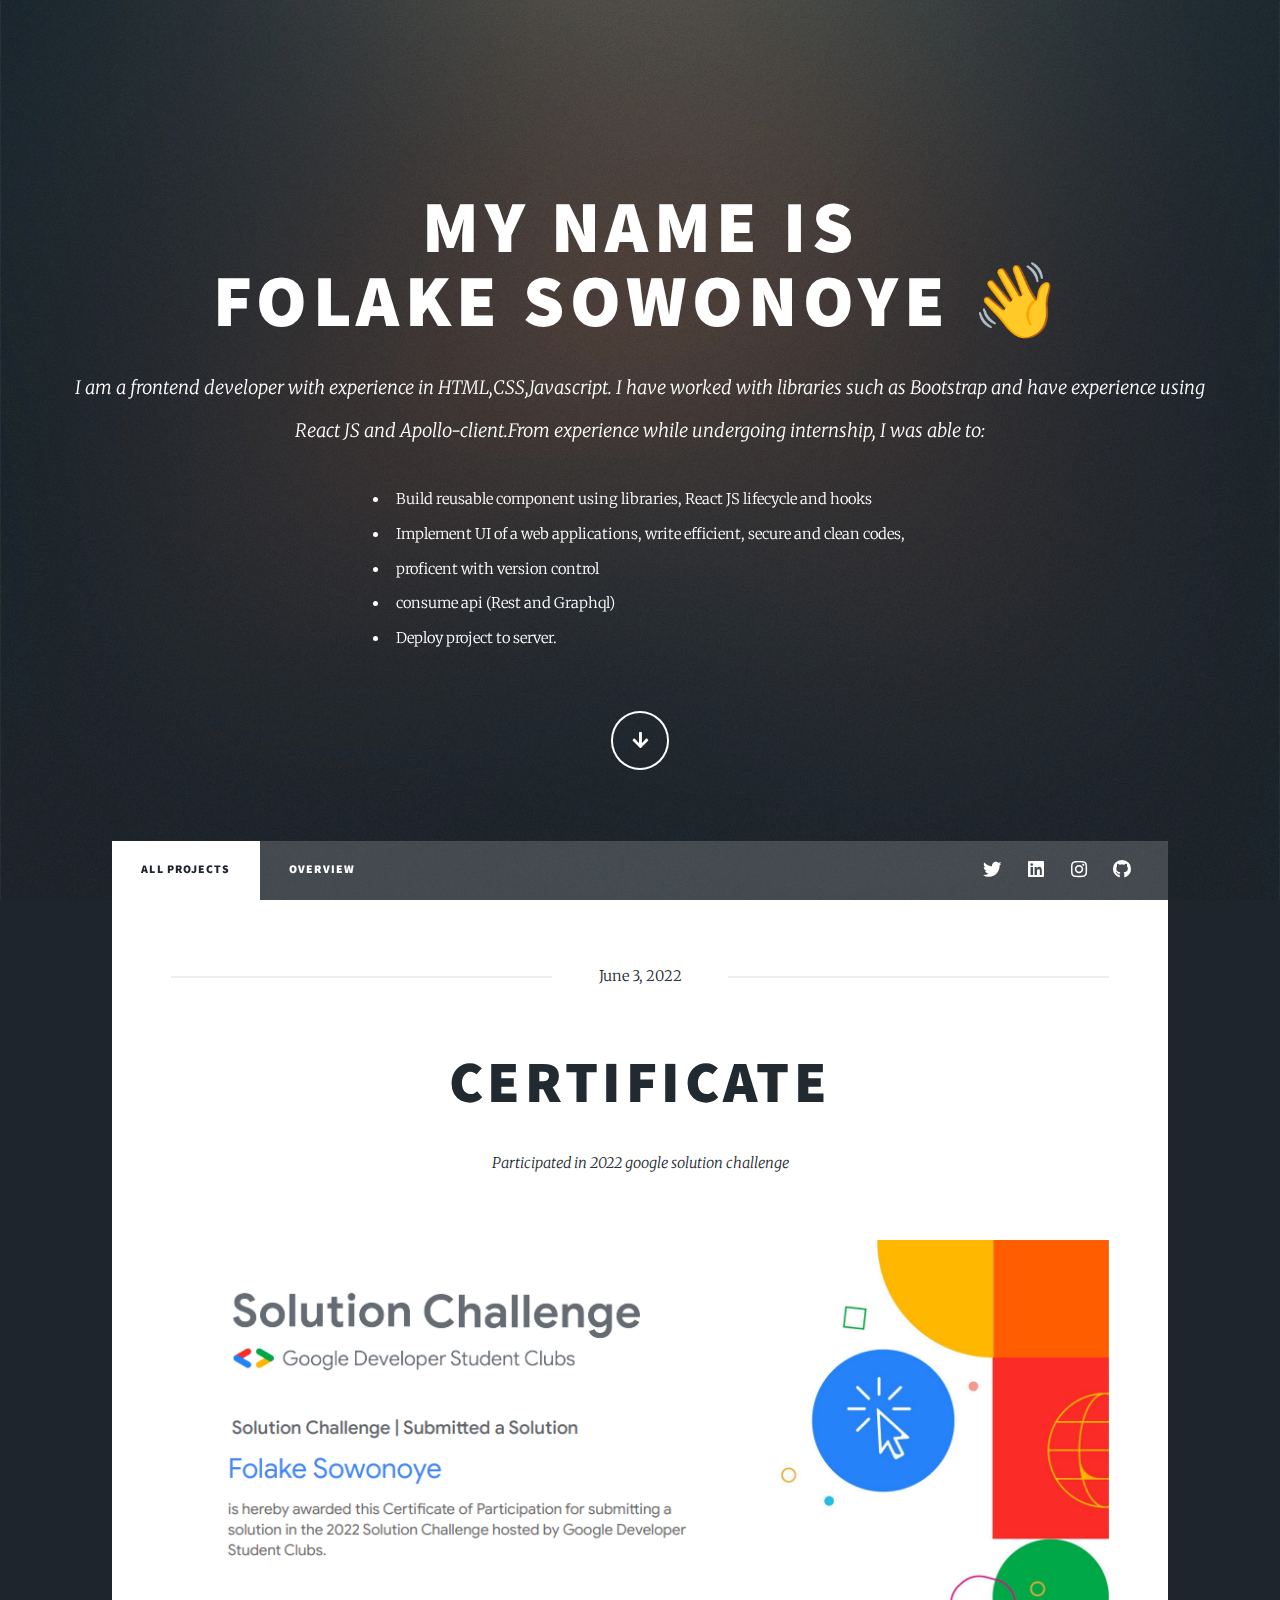
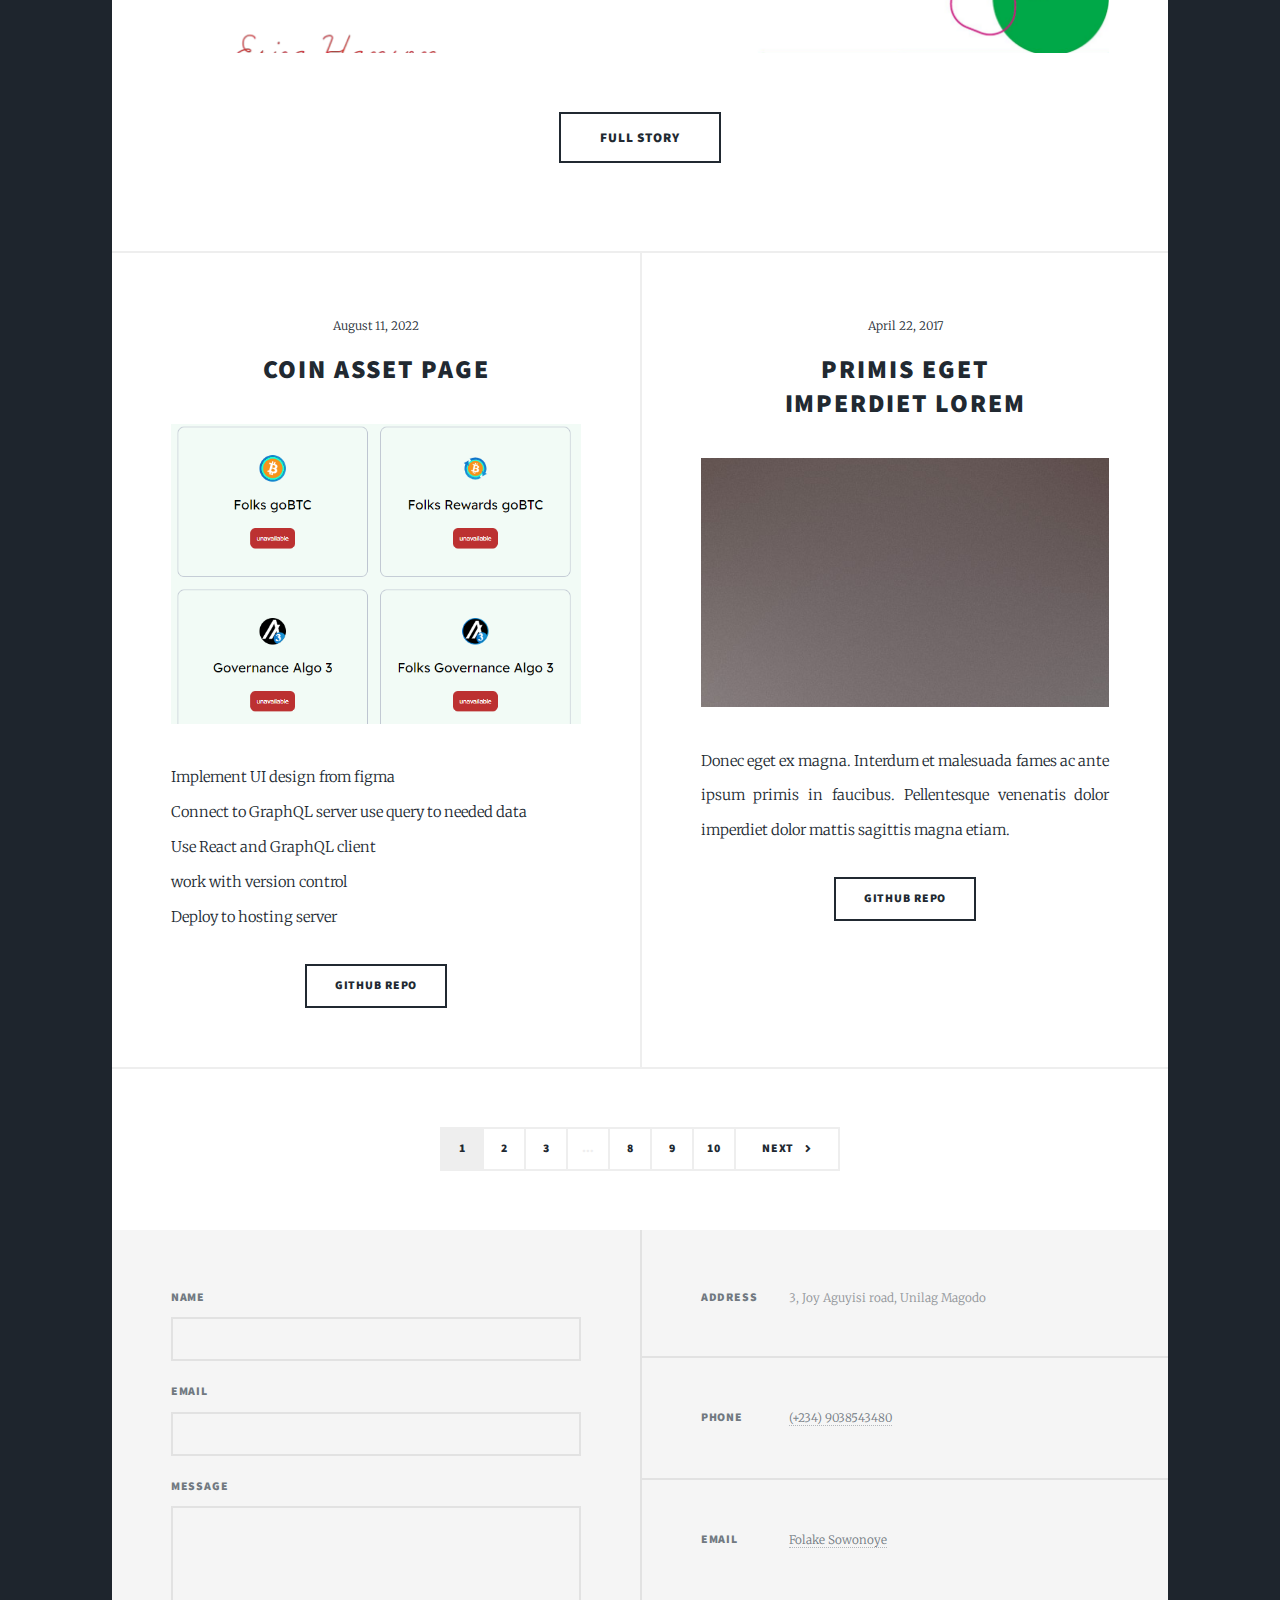
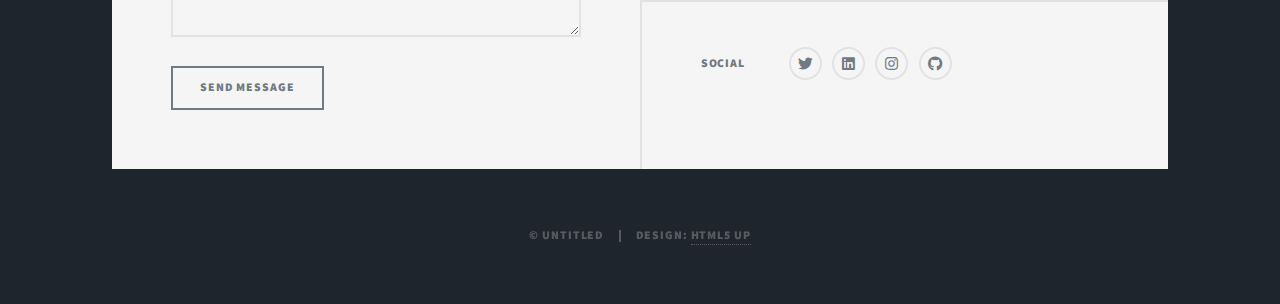
==== commit 286cb5eb: "feat(UI): github repo link" ====
--- a/index.html
+++ b/index.html
@@ -80,7 +80,7 @@
 									<a href="https://asalytic.netlify.app/" class="image fit"><img src="assets/preview.png" alt="" /></a>
 									<p>Implement UI design from figma<br/>Connect to GraphQL server use query to needed data<br/>Use React and GraphQL client<br/> work with version control<br/>Deploy to hosting server</p>
 									<ul class="actions special">
-										<li><a href="#" class="button">Full Story</a></li>
+										<li><a href="https://github.com/Love-Becca/asalytics" class="button">Github Repo</a></li>
 									</ul>
 								</article>
 								<article>
@@ -92,7 +92,7 @@
 									<a href="#" class="image fit"><img src="images/pic03.jpg" alt="" /></a>
 									<p>Donec eget ex magna. Interdum et malesuada fames ac ante ipsum primis in faucibus. Pellentesque venenatis dolor imperdiet dolor mattis sagittis magna etiam.</p>
 									<ul class="actions special">
-										<li><a href="#" class="button">Full Story</a></li>
+										<li><a href="https://github.com/Love-Becca/asalytics" class="button">Github Repo</a></li>
 									</ul>
 								</article>
 								<!-- <article>
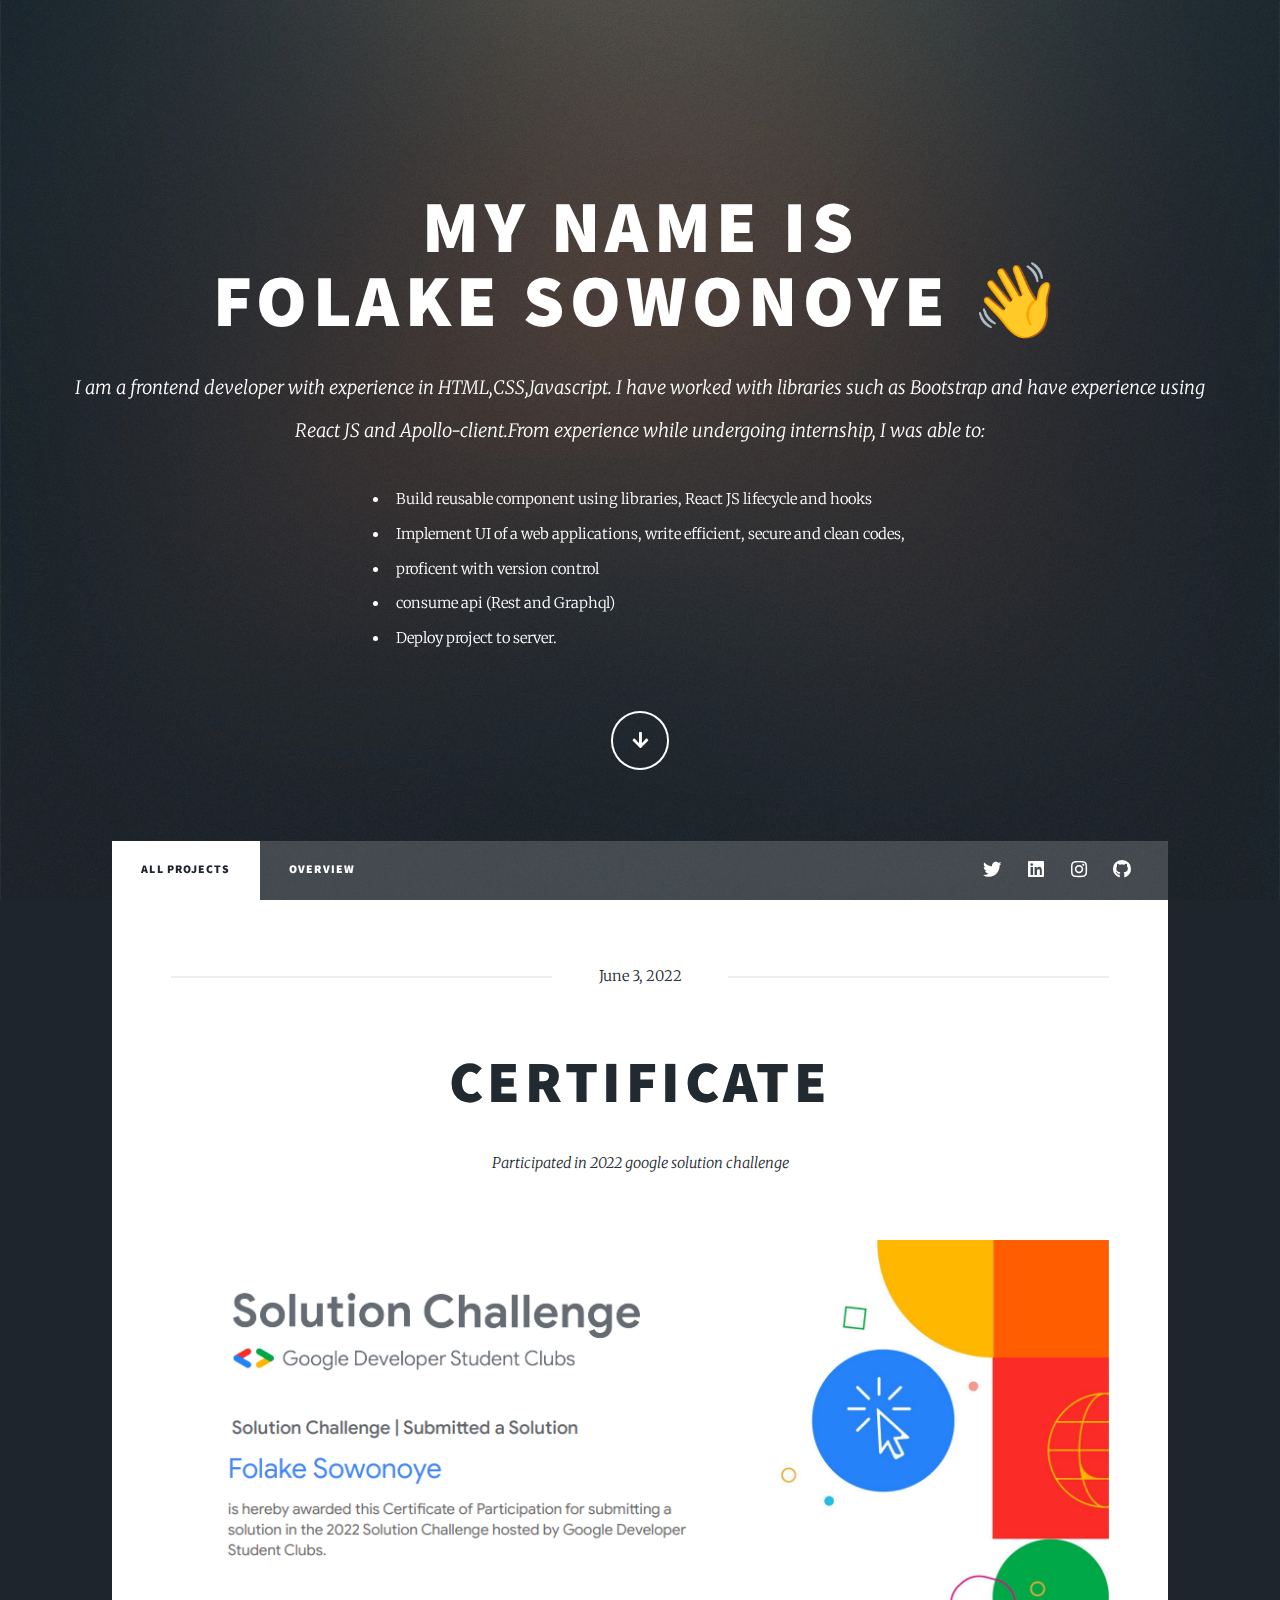
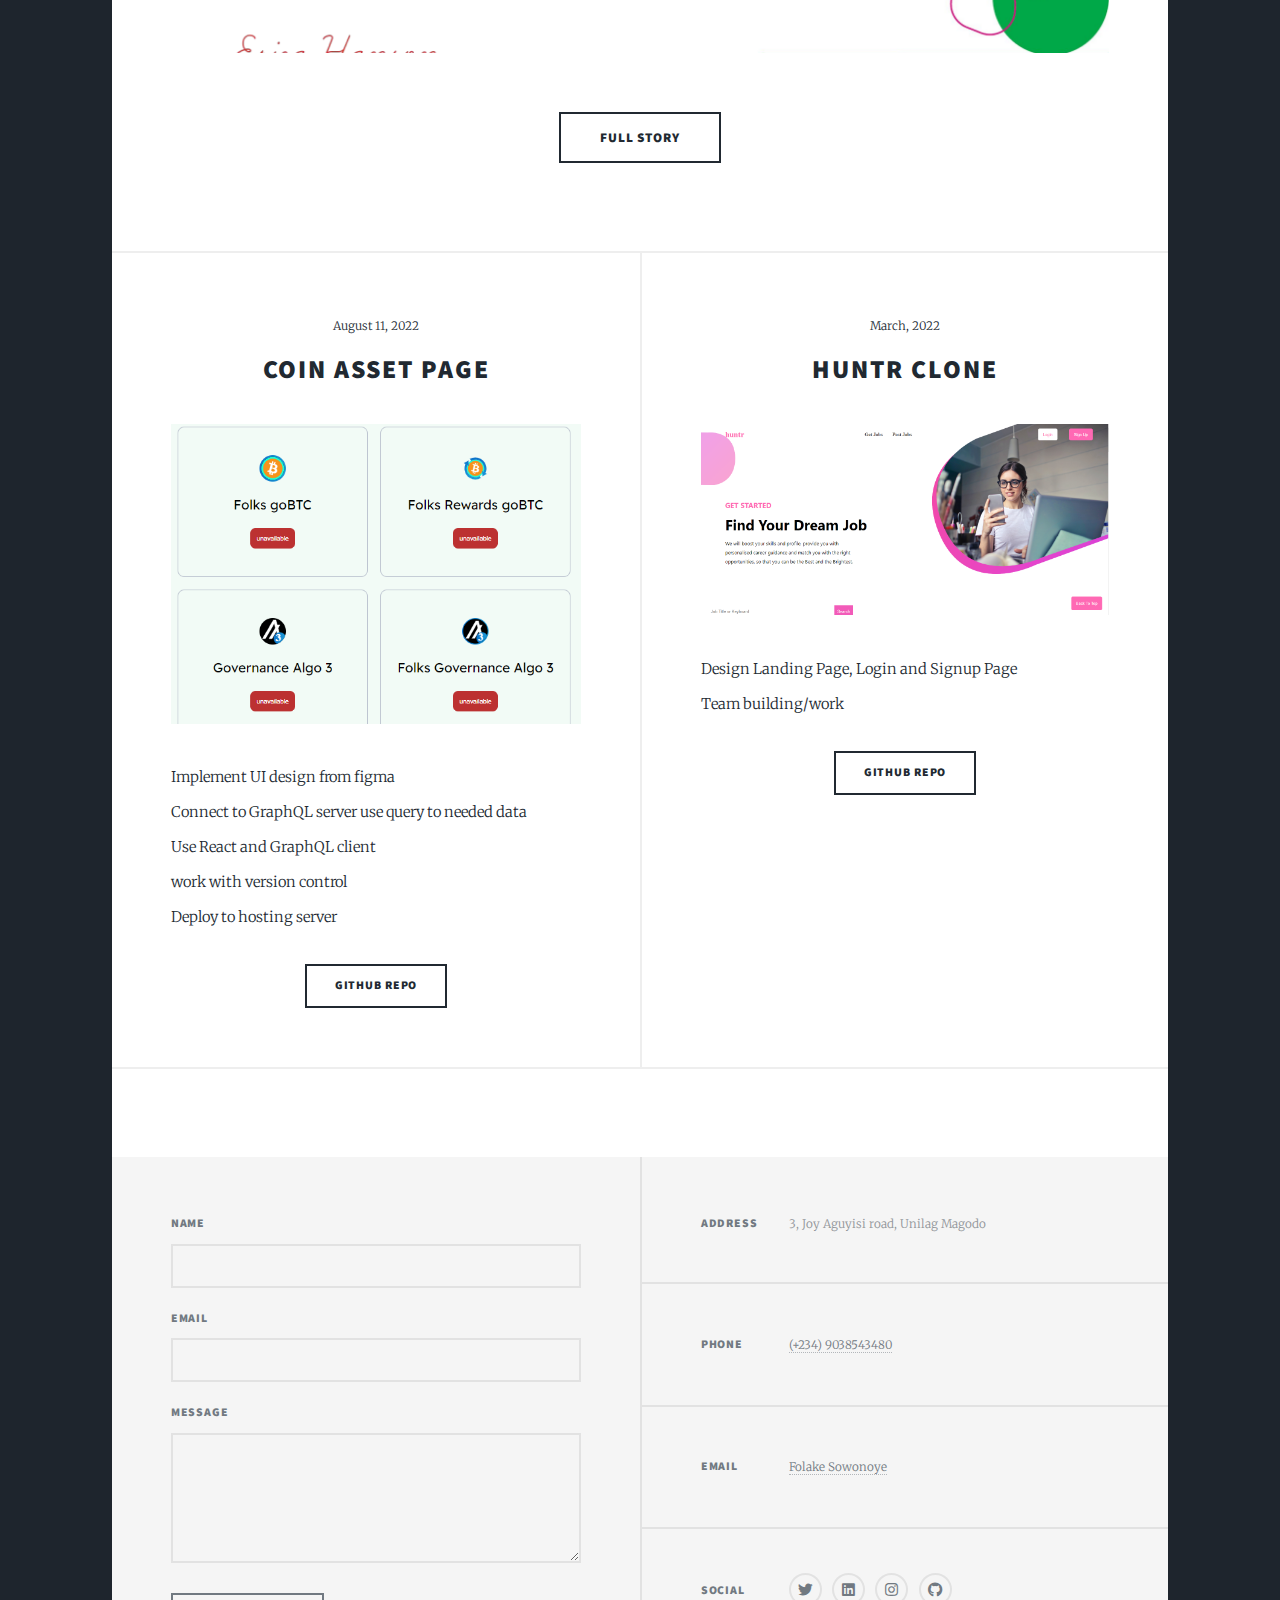
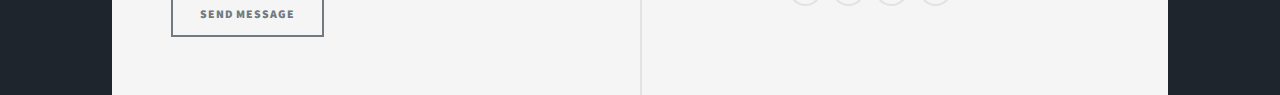
==== commit 396f9a51: "feat(ui): second project" ====
--- a/index.html
+++ b/index.html
@@ -4,12 +4,12 @@
 	html5up.net | @ajlkn
 	Free for personal and commercial use under the CCA 3.0 license (html5up.net/license)
 -->
-<html>
+<html lang="en">
 	<head>
+		<meta charset="utf-8" />
+		<meta name="viewport" content="width=device-width, initial-scale=1"/>
+		<link rel="stylesheet" href="assets/css/main.css" />
 		<title>Massively by HTML5 UP</title>
-		<meta charset="utf-8" />
-		<meta name="viewport" content="width=device-width, initial-scale=1, user-scalable=no" />
-		<link rel="stylesheet" href="assets/css/main.css" />
 		<noscript><link rel="stylesheet" href="assets/css/noscript.css" /></noscript>
 	</head>
 	<body class="is-preload">
@@ -85,14 +85,13 @@
 								</article>
 								<article>
 									<header>
-										<span class="date">April 22, 2017</span>
-										<h2><a href="#">Primis eget<br />
-										imperdiet lorem</a></h2>
-									</header>
-									<a href="#" class="image fit"><img src="images/pic03.jpg" alt="" /></a>
-									<p>Donec eget ex magna. Interdum et malesuada fames ac ante ipsum primis in faucibus. Pellentesque venenatis dolor imperdiet dolor mattis sagittis magna etiam.</p>
-									<ul class="actions special">
-										<li><a href="https://github.com/Love-Becca/asalytics" class="button">Github Repo</a></li>
+										<span class="date">March, 2022</span>
+										<h2>Huntr clone</h2>
+									</header>
+									<a href="https://open-source-bootcamp.netlify.app/" class="image fit"><img src="assets/Huntr.png" alt="" /></a>
+									<p>Design Landing Page, Login and Signup Page  <br> Team building/work <br></p>
+									<ul class="actions special">
+										<li><a href="https://github.com/Love-Becca/opensource-bootcamp-frontend" class="button">Github Repo</a></li>
 									</ul>
 								</article>
 								<!-- <article>
@@ -147,8 +146,8 @@
 
 						<!-- Footer -->
 							<footer>
-								<div class="pagination">
-									<!--<a href="#" class="previous">Prev</a>-->
+								<!-- <div class="pagination">
+									<a href="#" class="previous">Prev</a>
 									<a href="#" class="page active">1</a>
 									<a href="#" class="page">2</a>
 									<a href="#" class="page">3</a>
@@ -157,7 +156,7 @@
 									<a href="#" class="page">9</a>
 									<a href="#" class="page">10</a>
 									<a href="#" class="next">Next</a>
-								</div>
+								</div> -->
 							</footer>
 
 					</div>
@@ -209,12 +208,7 @@
 							</section>
 						</section>
 					</footer>
-
-				<!-- Copyright -->
-					<div id="copyright">
-						<ul><li>&copy; Untitled</li><li>Design: <a href="https://html5up.net">HTML5 UP</a></li></ul>
-					</div>
-
+				<!--No comments-->
 			</div>
 
 		<!-- Scripts -->
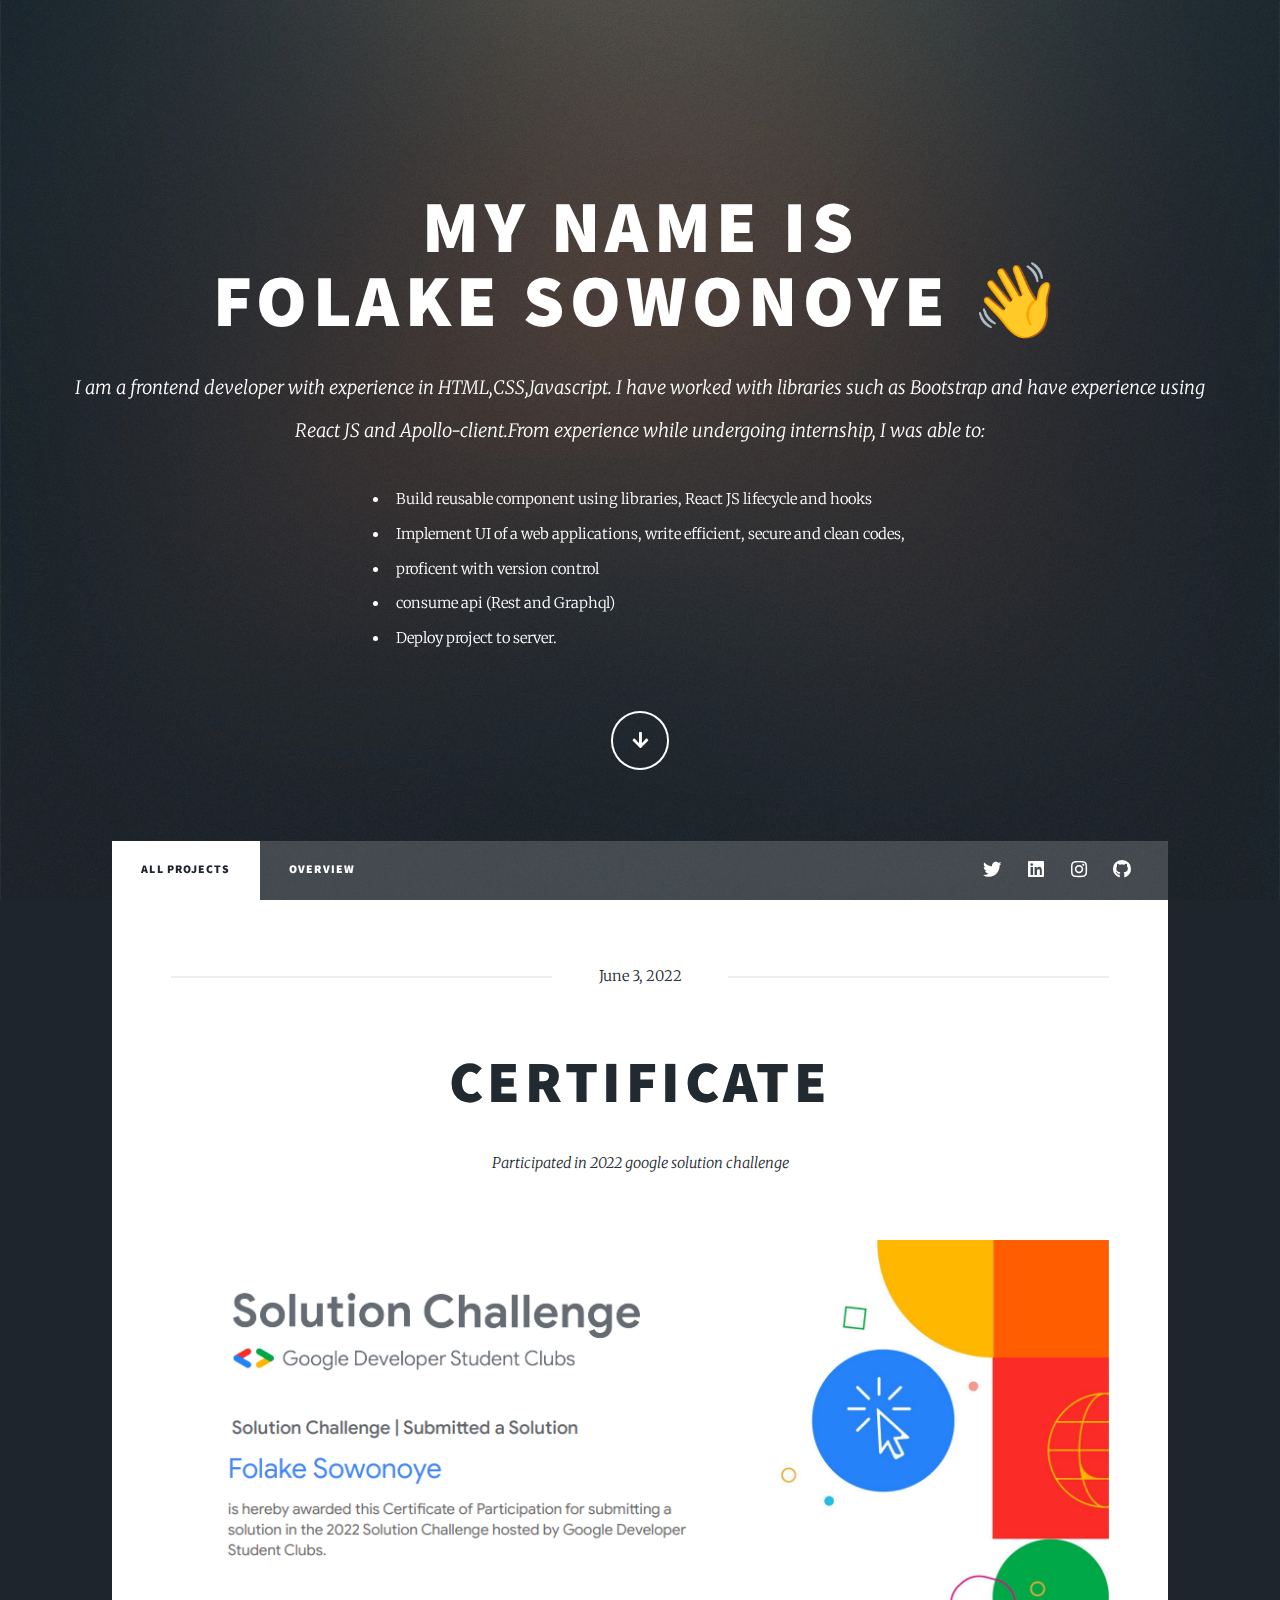
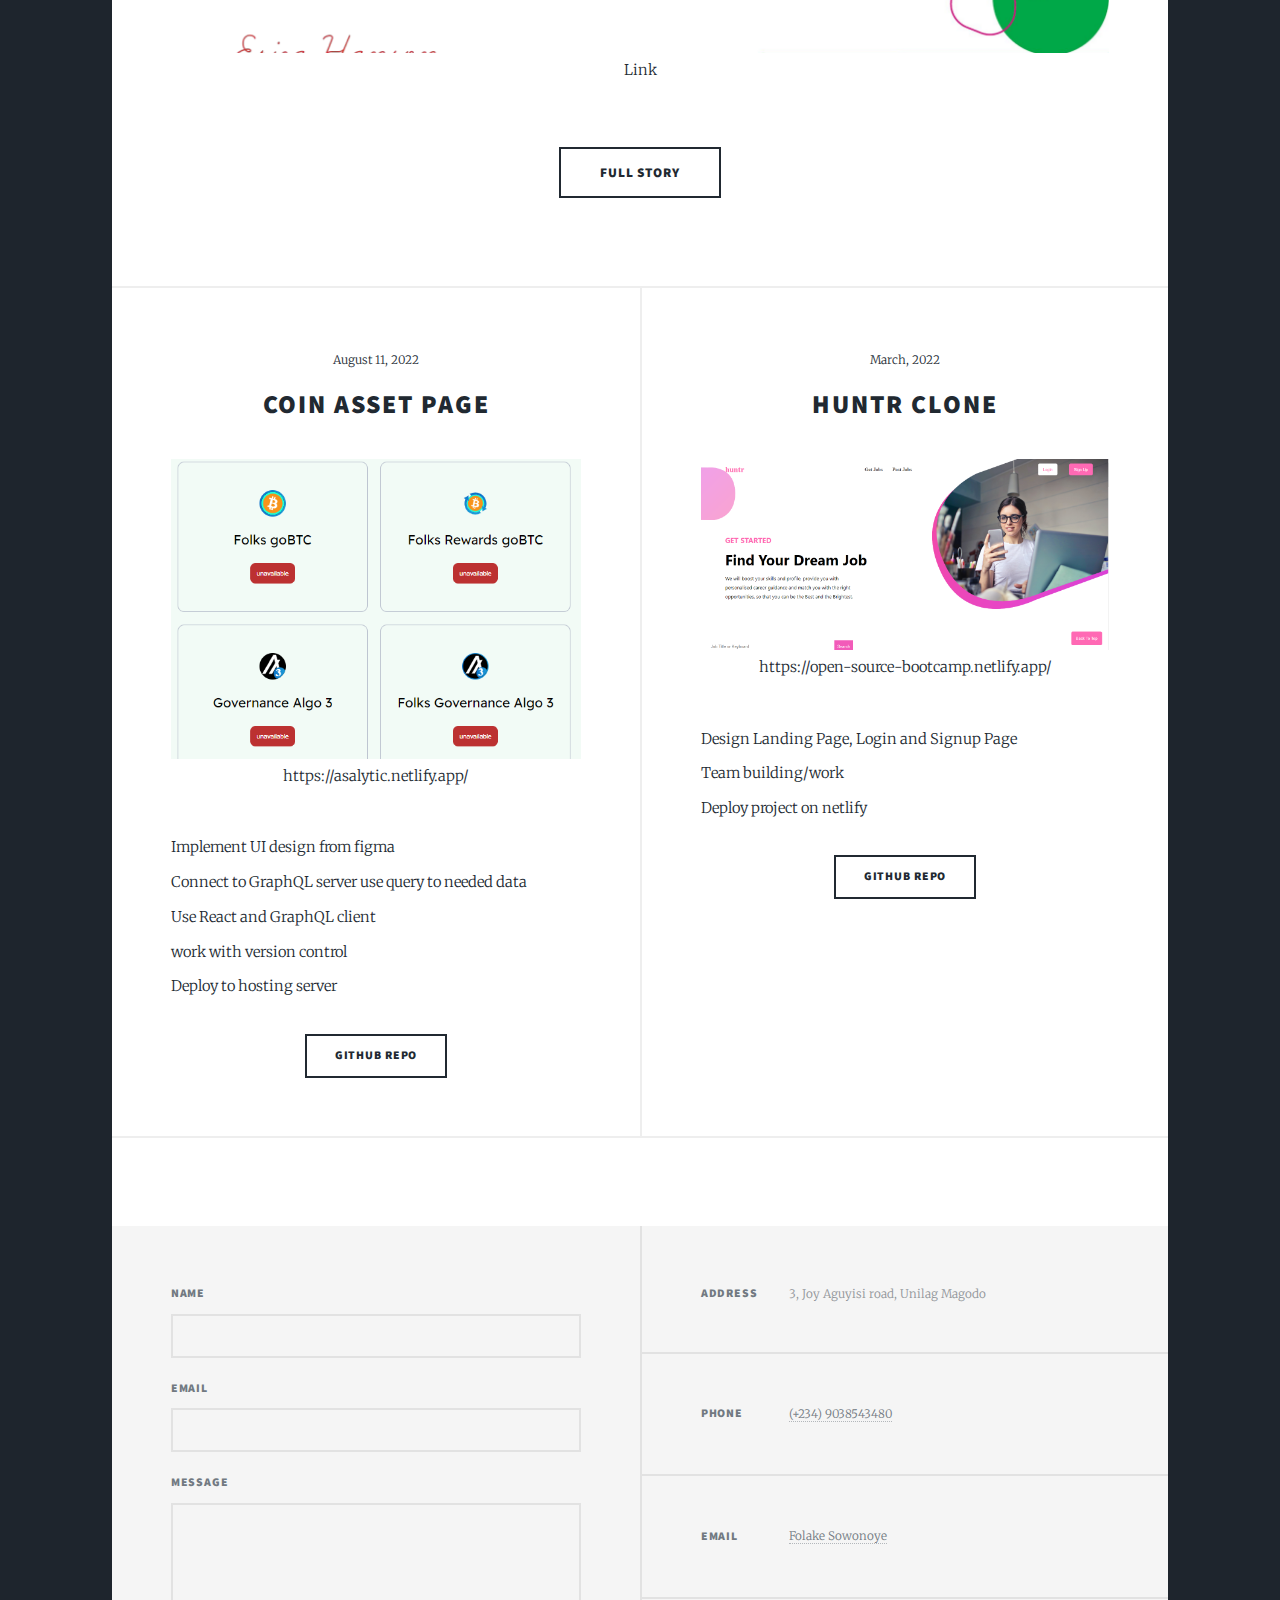
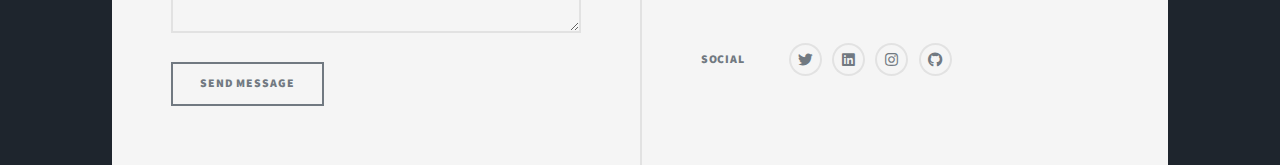
==== commit b6b2c43c: "feat(UI): Links" ====
--- a/index.html
+++ b/index.html
@@ -64,7 +64,7 @@
 									<h2>Certificate</h2>
 									<p>Participated in 2022 google solution challenge</p>
 								</header>
-								<a href="assets/certificate.pdf" class="image main"><img src="assets/image.png" alt="certificate" /></a>
+								<a href="assets/certificate.pdf" class="image main"><img src="assets/image.png" alt="certificate" />Link</a>
 								<ul class="actions special">
 									<li><a href="#" class="button large">Full Story</a></li>
 								</ul>
@@ -77,7 +77,7 @@
 										<span class="date">August 11, 2022</span>
 										<h2>Coin Asset Page</h2>
 									</header>
-									<a href="https://asalytic.netlify.app/" class="image fit"><img src="assets/preview.png" alt="" /></a>
+									<a href="https://asalytic.netlify.app/" class="image fit"><img src="assets/preview.png" alt="" />https://asalytic.netlify.app/</a>
 									<p>Implement UI design from figma<br/>Connect to GraphQL server use query to needed data<br/>Use React and GraphQL client<br/> work with version control<br/>Deploy to hosting server</p>
 									<ul class="actions special">
 										<li><a href="https://github.com/Love-Becca/asalytics" class="button">Github Repo</a></li>
@@ -88,8 +88,8 @@
 										<span class="date">March, 2022</span>
 										<h2>Huntr clone</h2>
 									</header>
-									<a href="https://open-source-bootcamp.netlify.app/" class="image fit"><img src="assets/Huntr.png" alt="" /></a>
-									<p>Design Landing Page, Login and Signup Page  <br> Team building/work <br></p>
+									<a href="https://open-source-bootcamp.netlify.app/" class="image fit"><img src="assets/Huntr.png" alt="" />https://open-source-bootcamp.netlify.app/</a>
+									<p>Design Landing Page, Login and Signup Page  <br> Team building/work <br>Deploy project on netlify</p>
 									<ul class="actions special">
 										<li><a href="https://github.com/Love-Becca/opensource-bootcamp-frontend" class="button">Github Repo</a></li>
 									</ul>
